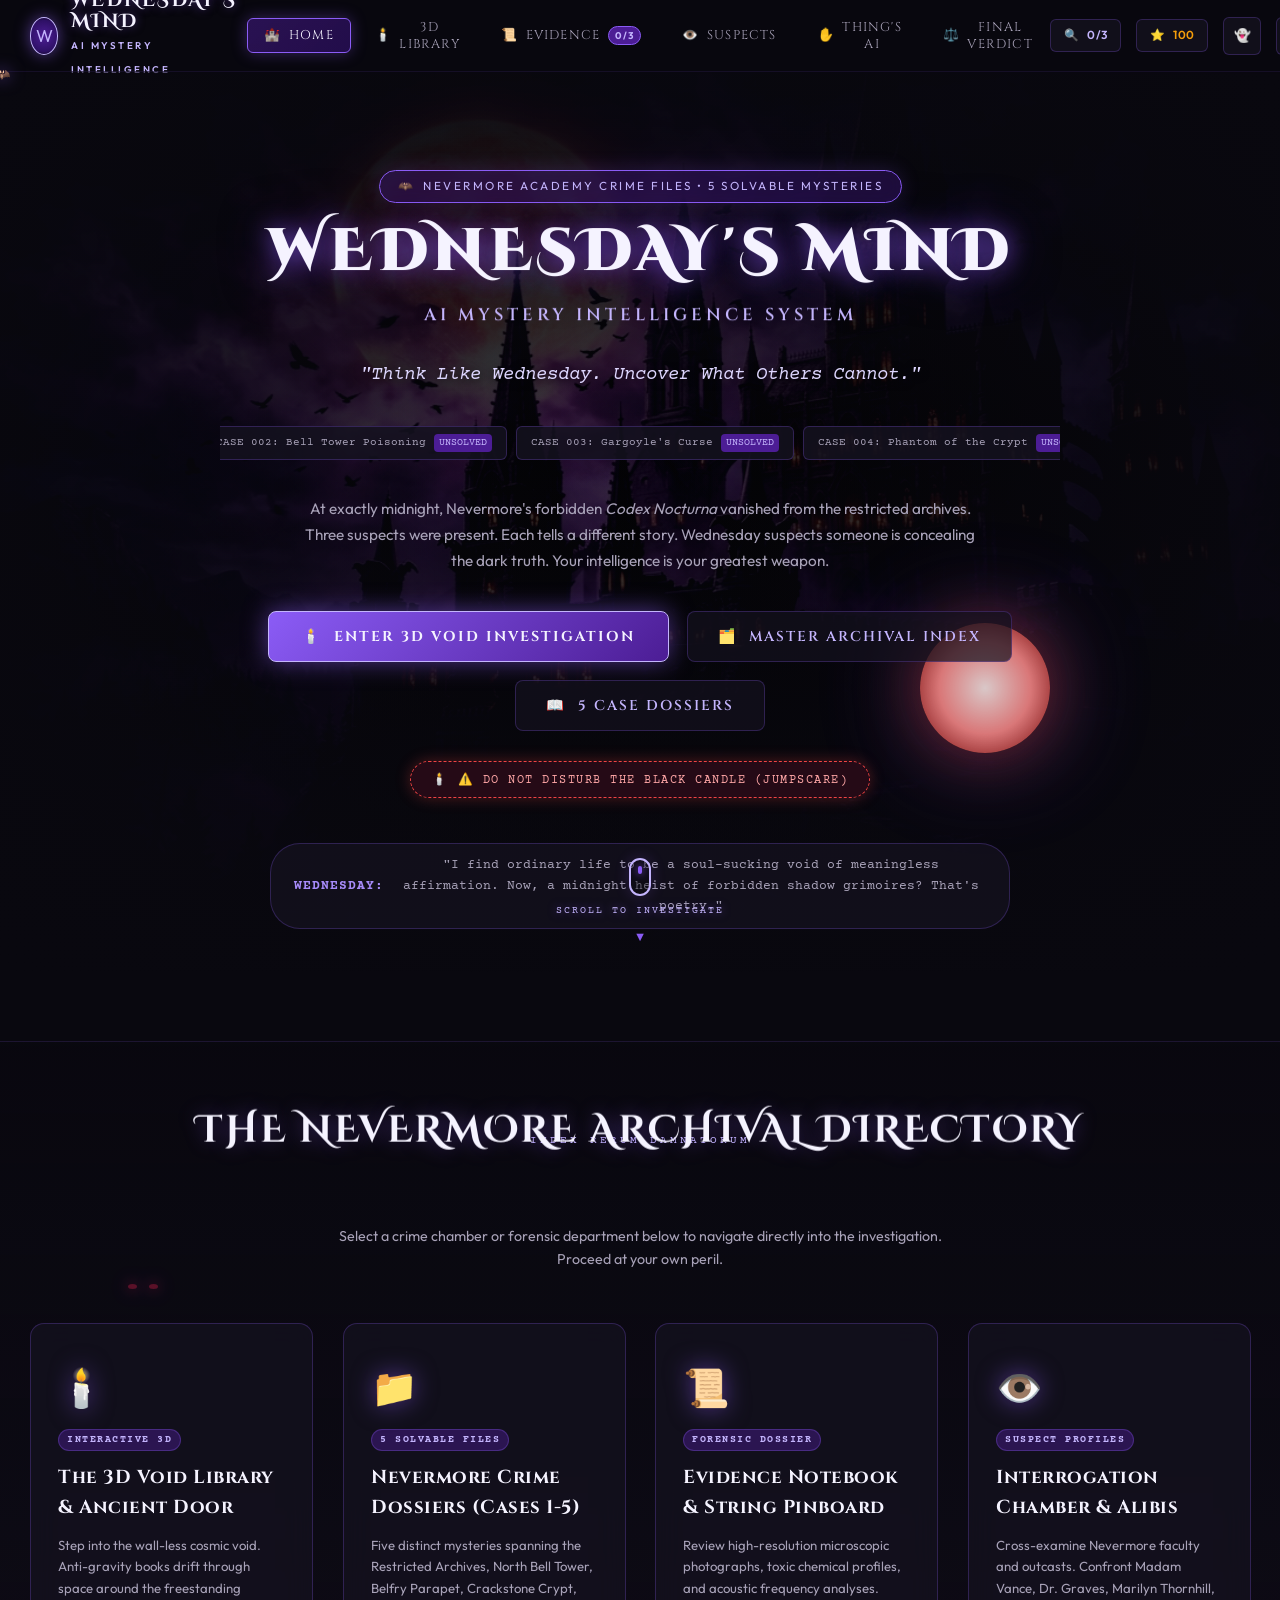
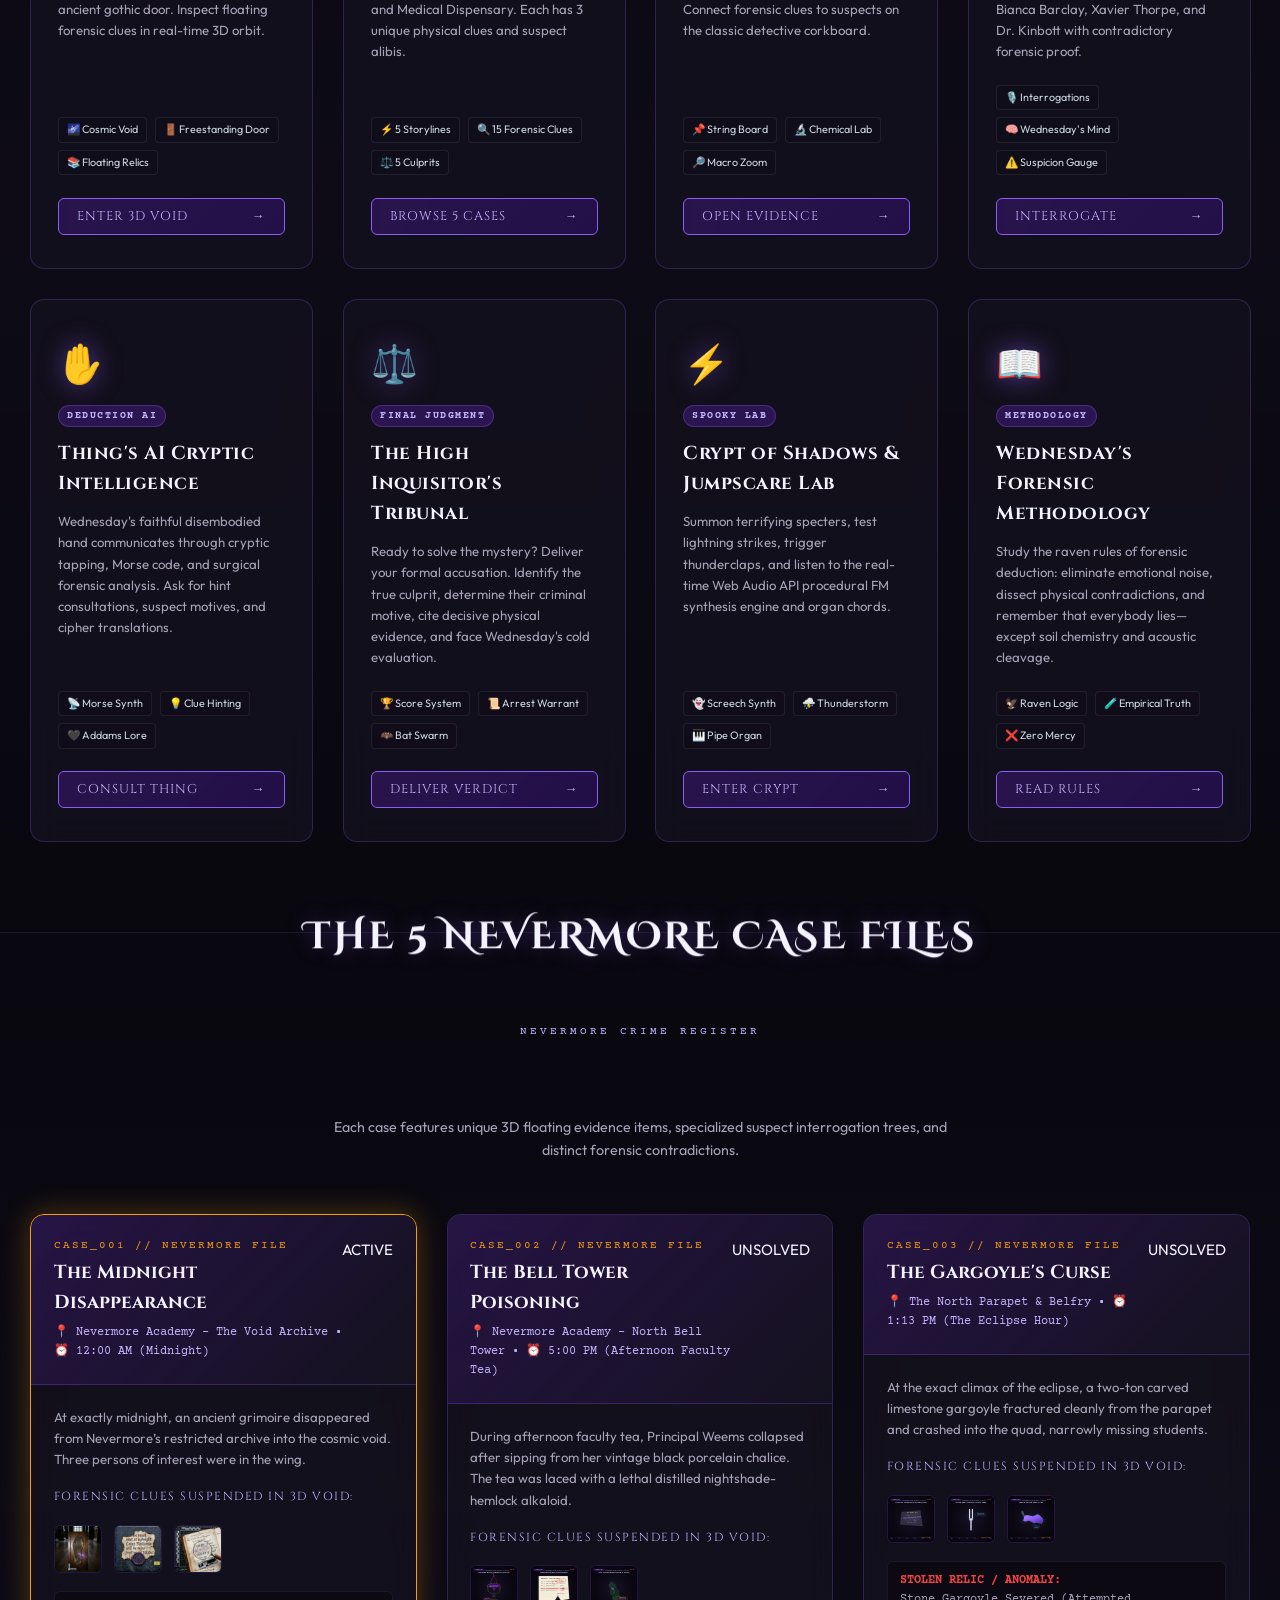
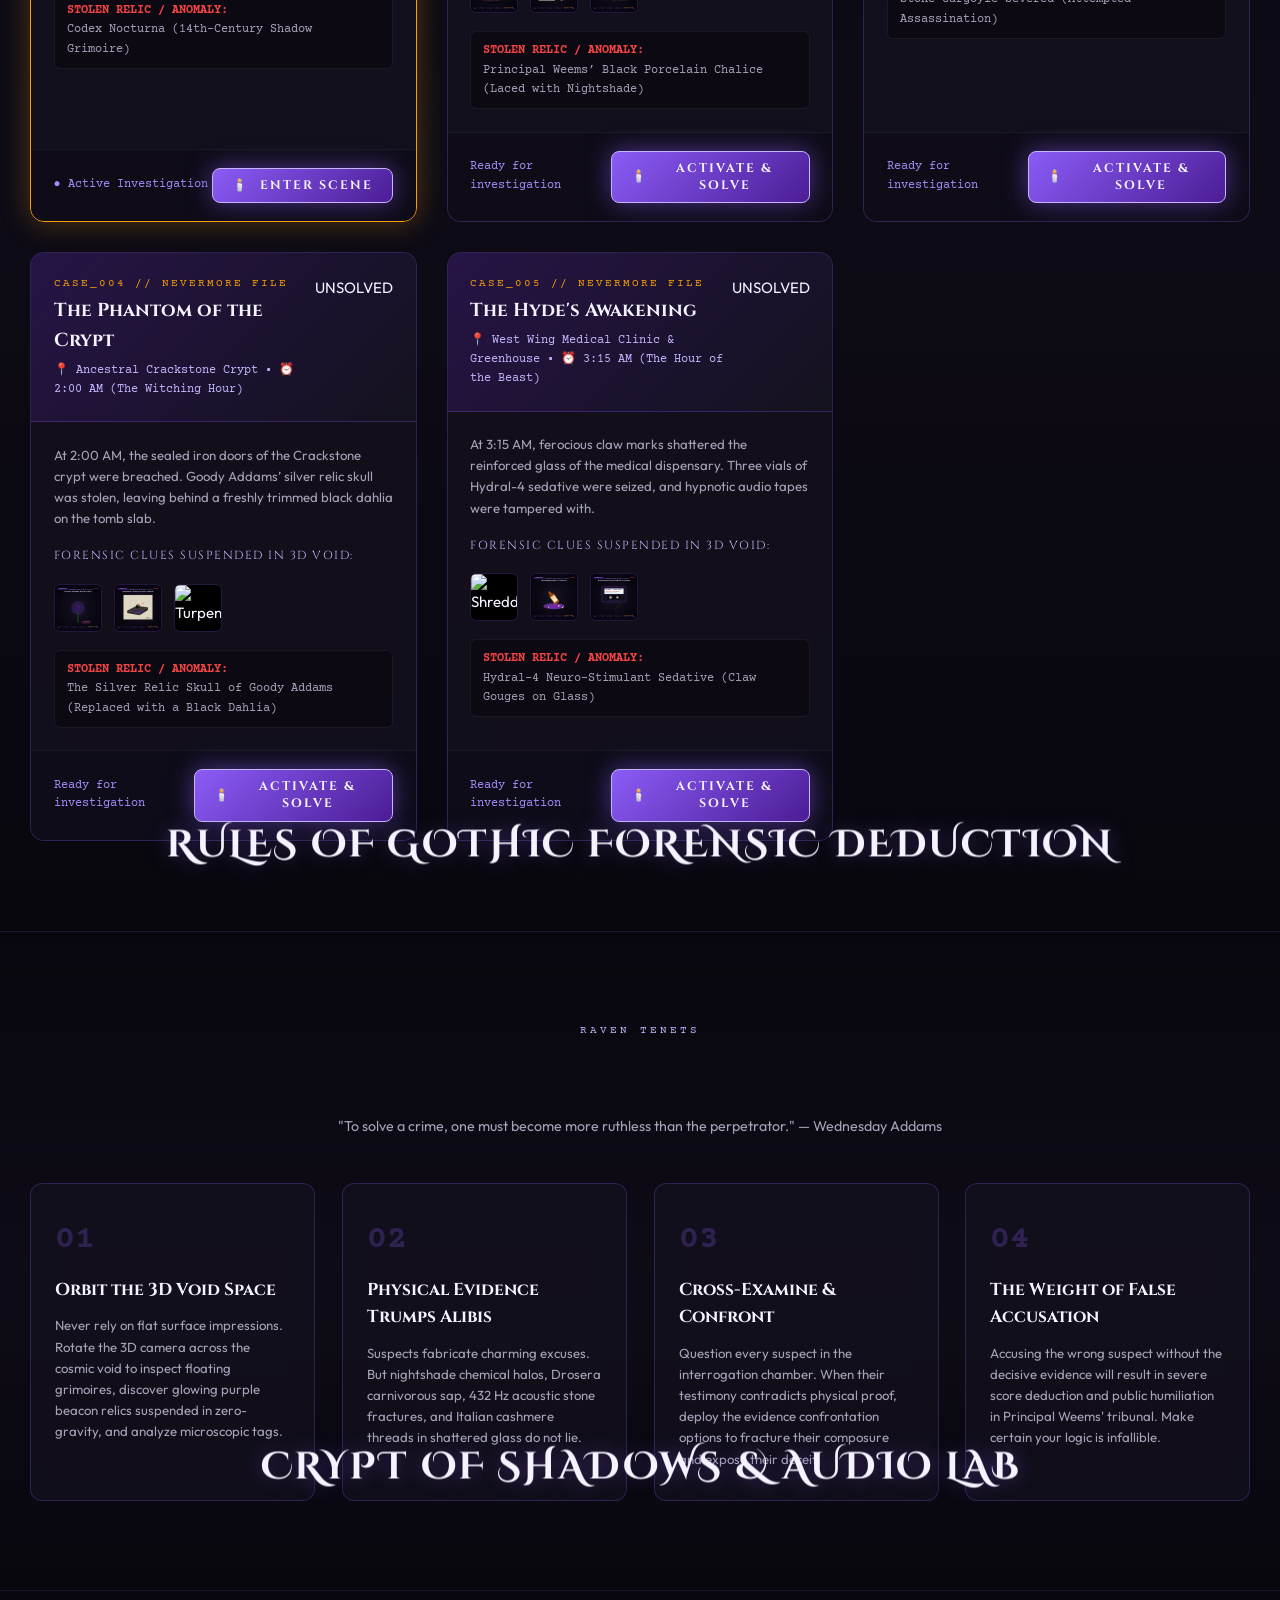
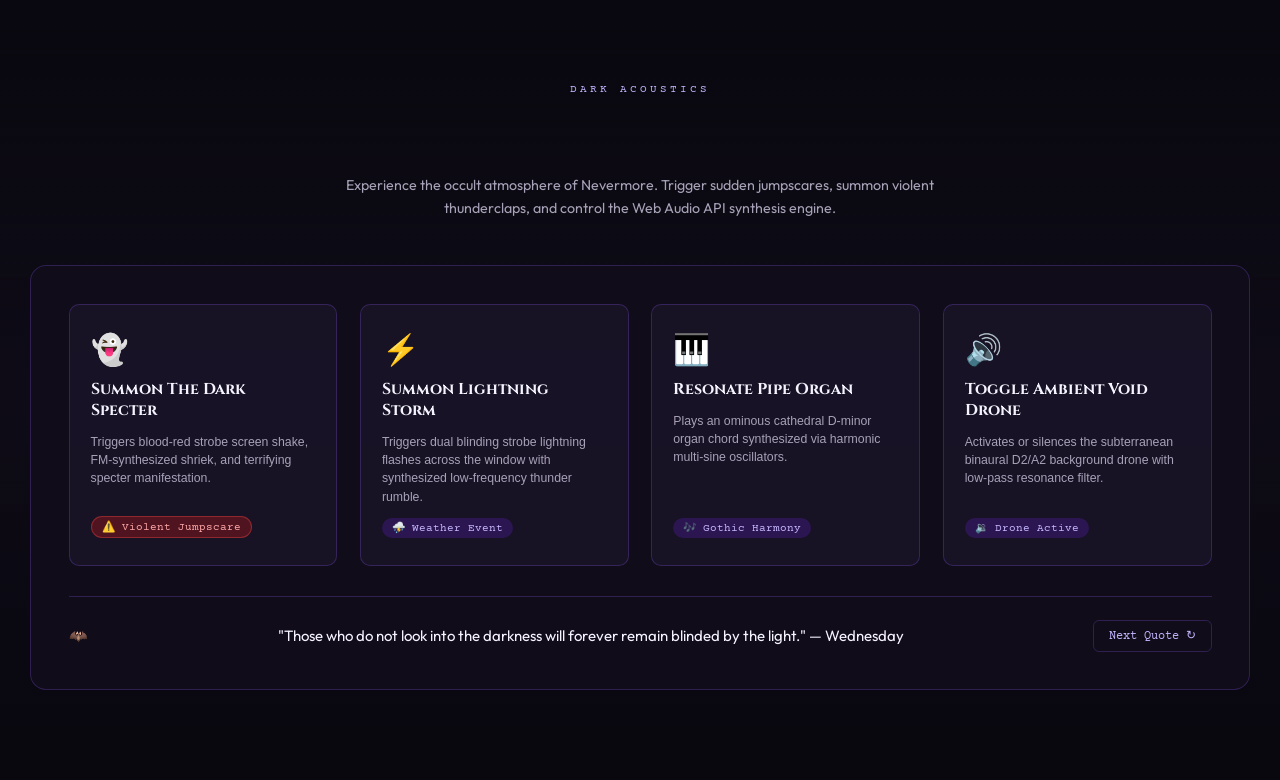
==== WEDNESDAYS-MIND/index.html @ c8e1a859 "Initial commit" ====
<!DOCTYPE html>
<html lang="en">
<head>
  <meta charset="UTF-8">
  <meta name="viewport" content="width=device-width, initial-scale=1.0">
  <meta name="description" content="Wednesday's Mind - AI Mystery Intelligence System. Think Like Wednesday. Uncover What Others Cannot in this interactive 3D gothic detective experience.">
  <meta name="keywords" content="Wednesday Addams, 3D Mystery, Three.js, Detective Game, Nevermore Academy, Gothic Mystery, Halloween Hackathon">
  <title>Wednesday's Mind | AI Mystery Intelligence System</title>

  <!-- Google Fonts -->
  <link rel="preconnect" href="https://fonts.googleapis.com">
  <link rel="preconnect" href="https://fonts.gstatic.com" crossorigin>
  <link href="https://fonts.googleapis.com/css2?family=Cinzel:wght@400;600;700;900&family=Cinzel+Decorative:wght@700;900&family=Courier+Prime:ital,wght@0,400;0,700;1,400&family=Outfit:wght@300;400;500;600;700&display=swap" rel="stylesheet">

  <!-- Core Stylesheet -->
  <link rel="stylesheet" href="style.css">
</head>
<body>

  <!-- Custom Loading Screen -->
  <div id="custom-loading-screen">
    <div class="loader-crest">
      <span style="font-size: 1.8rem;">🦇</span>
    </div>
    <div class="loader-text">WEDNESDAY'S MIND</div>
    <div class="loader-subtext">ENTERING NEVERMORE ARCHIVES • INITIALIZING 3D SENSORY ENGINE...</div>
  </div>

  <!-- Victory Particle Canvas (Bats & Embers) -->
  <canvas id="victory-particles-canvas" class="particle-canvas"></canvas>

  <!-- Ambient Fog Canvas -->
  <canvas id="ambient-fog"></canvas>

  <!-- Main Application Wrapper -->
  <div class="app-container">

    <!-- ====================================================================
         NAVIGATION BAR
         ==================================================================== -->
    <header class="main-nav">
      <div class="nav-brand" onclick="window.WEDNESDAY_APP.switchView('landing')">
        <div class="brand-crest">
          <span>W</span>
        </div>
        <div class="brand-text">
          <h1>WEDNESDAY'S MIND</h1>
          <span>AI MYSTERY INTELLIGENCE</span>
        </div>
      </div>

      <!-- Nav Links -->
      <ul class="nav-links" id="nav-links">
        <li class="nav-item">
          <button class="nav-btn active" data-view="landing" id="nav-btn-landing">
            <span>🏰</span> Home
          </button>
        </li>
        <li class="nav-item">
          <button class="nav-btn" data-view="room" id="nav-btn-room">
            <span>🕯️</span> 3D Library
          </button>
        </li>
        <li class="nav-item">
          <button class="nav-btn" data-view="evidence" id="nav-btn-evidence">
            <span>📜</span> Evidence <span class="badge" id="nav-clue-badge">0/3</span>
          </button>
        </li>
        <li class="nav-item">
          <button class="nav-btn" data-view="suspects" id="nav-btn-suspects">
            <span>👁️</span> Suspects
          </button>
        </li>
        <li class="nav-item">
          <button class="nav-btn" data-view="assistant" id="nav-btn-assistant">
            <span>✋</span> Thing's AI
          </button>
        </li>
        <li class="nav-item">
          <button class="nav-btn" data-view="verdict" id="nav-btn-verdict">
            <span>⚖️</span> Final Verdict
          </button>
        </li>
      </ul>

      <!-- HUD Stats & Controls -->
      <div class="nav-actions">
        <div class="hud-stat clues-stat" title="Forensic Clues Collected">
          <span>🔍</span>
          <span id="hud-clues-count">0/3</span>
        </div>
        <div class="hud-stat score-stat" title="Detective Score">
          <span>⭐</span>
          <span id="hud-score-count">100</span>
        </div>
        <button class="icon-btn" id="btn-jumpscare-trigger" title="⚠️ Summon The Shadows (Jumpscare Demo)">
          <span>👻</span>
        </button>
        <button class="icon-btn" id="btn-sound-toggle" title="Toggle Gothic Audio Atmosphere">
          <span>🔊</span>
        </button>
        <button class="icon-btn" id="btn-nav-restart" title="Restart Investigation">
          <span>🔄</span>
        </button>
        <button class="mobile-toggle" id="mobile-nav-toggle" aria-label="Toggle Navigation Menu">
          <span>☰</span>
        </button>
      </div>
    </header>

    <!-- Glowing Gothic Scroll Progress Indicator -->
    <div class="scroll-progress-container">
      <div class="scroll-progress-bar" id="scroll-progress-bar">
        <span class="scroll-progress-bat">🦇</span>
      </div>
    </div>

    <!-- ====================================================================
         MAIN CONTENT ROUTER
         ==================================================================== -->
    <main>

      <!-- ================================================================
           VIEW 1: LANDING PAGE
           ================================================================ -->
      <!-- ================================================================
           VIEW 1: LANDING PAGE & MASTER ARCHIVAL INDEX (Deeply Scrollable)
           ================================================================ -->
      <section class="view-section active" id="view-landing">
        <div class="landing-backdrop parallax-layer" data-speed="0.18"></div>
        <div class="landing-vignette"></div>
        <div class="landing-moon parallax-layer" data-speed="0.4"></div>

        <!-- Glowing Watching Eyes in the Shadows -->
        <div class="spooky-eyes active parallax-layer" data-speed="-0.15" id="spooky-eyes-1" style="top: 22%; left: 10%;">
          <div class="spooky-eye"></div>
          <div class="spooky-eye"></div>
        </div>
        <div class="spooky-eyes active parallax-layer" data-speed="-0.2" id="spooky-eyes-2" style="top: 38%; right: 12%;">
          <div class="spooky-eye"></div>
          <div class="spooky-eye"></div>
        </div>
        <div class="spooky-eyes active parallax-layer" data-speed="-0.1" id="spooky-eyes-3" style="top: 68%; left: 16%;">
          <div class="spooky-eye"></div>
          <div class="spooky-eye"></div>
        </div>

        <!-- ------------------------------------------------------------
             HERO SECTION (Cinematic Entry)
             ------------------------------------------------------------ -->
        <div class="landing-hero-block" id="landing-hero">
          <div class="landing-content">
            <div class="landing-badge reveal-on-scroll">
              <span>🦇</span> Nevermore Academy Crime Files • 5 Solvable Mysteries
            </div>
            <h1 class="landing-title parallax-text reveal-on-scroll delay-1">WEDNESDAY'S MIND</h1>
            <div class="landing-subtitle parallax-text reveal-on-scroll delay-2">AI MYSTERY INTELLIGENCE SYSTEM</div>
            <p class="landing-tagline reveal-on-scroll delay-2">"Think Like Wednesday. Uncover What Others Cannot."</p>

            <!-- 5-Case Selector Hub Pills -->
            <div class="case-selector-bar reveal-on-scroll delay-2" style="justify-content: center; margin: 0.5rem 0;" id="landing-case-pills">
              <div class="case-pill active" data-case="CASE_001"><span>CASE 001: Midnight Disappearance</span> <span class="case-status-badge">ACTIVE</span></div>
              <div class="case-pill" data-case="CASE_002"><span>CASE 002: Bell Tower Poisoning</span> <span class="case-status-badge">UNSOLVED</span></div>
              <div class="case-pill" data-case="CASE_003"><span>CASE 003: Gargoyle's Curse</span> <span class="case-status-badge">UNSOLVED</span></div>
              <div class="case-pill" data-case="CASE_004"><span>CASE 004: Phantom of the Crypt</span> <span class="case-status-badge">UNSOLVED</span></div>
              <div class="case-pill" data-case="CASE_005"><span>CASE 005: Hyde's Awakening</span> <span class="case-status-badge">UNSOLVED</span></div>
            </div>

            <p class="landing-desc reveal-on-scroll delay-3" id="landing-case-desc">
              At exactly midnight, Nevermore's forbidden <em>Codex Nocturna</em> vanished from the restricted archives. Three suspects were present. Each tells a different story. Wednesday suspects someone is concealing the dark truth. Your intelligence is your greatest weapon.
            </p>

            <div class="landing-buttons reveal-on-scroll delay-3">
              <button class="btn-primary" id="btn-start-investigation" onclick="window.WEDNESDAY_APP.switchView('room')">
                <span>🕯️</span> Enter 3D Void Investigation
              </button>
              <button class="btn-secondary" id="btn-explore-index" onclick="window.WEDNESDAY_APP.scrollToIndex()">
                <span>🗂️</span> Master Archival Index
              </button>
              <button class="btn-secondary" id="btn-how-to-play" onclick="window.WEDNESDAY_APP.scrollToCases()">
                <span>📖</span> 5 Case Dossiers
              </button>
            </div>

            <button class="spooky-trigger-btn reveal-on-scroll delay-4" id="btn-summon-shadows" title="Click at your own risk...">
              <span>🕯️</span> <span>⚠️ DO NOT DISTURB THE BLACK CANDLE (JUMPSCARE)</span>
            </button>

            <div class="landing-ticker reveal-on-scroll delay-4">
              <span class="quote-speaker">WEDNESDAY:</span>
              <span id="ticker-quote">"I find ordinary life to be a soul-sucking void of meaningless affirmation. Now, a midnight heist of forbidden shadow grimoires? That's poetry."</span>
            </div>

            <!-- Animated Scroll Down Indicator (FIXED: Smooth scrolls to Master Index) -->
            <div class="scroll-indicator-container" id="landing-scroll-indicator" onclick="window.WEDNESDAY_APP.scrollDownToOverview()">
              <div class="scroll-mouse-icon">
                <div class="scroll-mouse-wheel"></div>
              </div>
              <span class="scroll-indicator-text">Scroll to Investigate</span>
              <span class="scroll-indicator-arrow">▼</span>
            </div>
          </div>
        </div>

        <!-- ------------------------------------------------------------
             SECTION 2: MASTER ARCHIVAL INDEX (The User's Requested Main Index Hub)
             ------------------------------------------------------------ -->
        <section class="landing-section-block" id="landing-master-index">
          <div class="section-container">
            <div class="section-header reveal-on-scroll">
              <div class="section-tag">INDEX RERUM DAMNATORUM</div>
              <h2 class="section-title parallax-text">THE NEVERMORE ARCHIVAL DIRECTORY</h2>
              <p class="section-desc">Select a crime chamber or forensic department below to navigate directly into the investigation. Proceed at your own peril.</p>
            </div>

            <div class="master-index-grid">
              <!-- Card 1: 3D Void Library -->
              <div class="index-card reveal-on-scroll" onclick="window.WEDNESDAY_APP.switchView('room')">
                <div class="index-card-icon">🕯️</div>
                <div class="index-card-badge">INTERACTIVE 3D</div>
                <h3 class="index-card-title">The 3D Void Library & Ancient Door</h3>
                <p class="index-card-desc">Step into the wall-less cosmic void. Anti-gravity books drift through space around the freestanding ancient gothic door. Inspect floating forensic clues in real-time 3D orbit.</p>
                <div class="index-card-meta">
                  <span>🌌 Cosmic Void</span>
                  <span>🚪 Freestanding Door</span>
                  <span>📚 Floating Relics</span>
                </div>
                <button class="index-card-btn"><span>Enter 3D Void</span> →</button>
              </div>

              <!-- Card 2: 5 Nevermore Cases -->
              <div class="index-card reveal-on-scroll delay-1" onclick="window.WEDNESDAY_APP.scrollToCases()">
                <div class="index-card-icon">📁</div>
                <div class="index-card-badge">5 SOLVABLE FILES</div>
                <h3 class="index-card-title">Nevermore Crime Dossiers (Cases 1-5)</h3>
                <p class="index-card-desc">Five distinct mysteries spanning the Restricted Archives, North Bell Tower, Belfry Parapet, Crackstone Crypt, and Medical Dispensary. Each has 3 unique physical clues and suspect alibis.</p>
                <div class="index-card-meta">
                  <span>⚡ 5 Storylines</span>
                  <span>🔍 15 Forensic Clues</span>
                  <span>⚖️ 5 Culprits</span>
                </div>
                <button class="index-card-btn"><span>Browse 5 Cases</span> →</button>
              </div>

              <!-- Card 3: Evidence Dossier & Pinboard -->
              <div class="index-card reveal-on-scroll delay-2" onclick="window.WEDNESDAY_APP.switchView('evidence')">
                <div class="index-card-icon">📜</div>
                <div class="index-card-badge">FORENSIC DOSSIER</div>
                <h3 class="index-card-title">Evidence Notebook & String Pinboard</h3>
                <p class="index-card-desc">Review high-resolution microscopic photographs, toxic chemical profiles, and acoustic frequency analyses. Connect forensic clues to suspects on the classic detective corkboard.</p>
                <div class="index-card-meta">
                  <span>📌 String Board</span>
                  <span>🔬 Chemical Lab</span>
                  <span>🔎 Macro Zoom</span>
                </div>
                <button class="index-card-btn"><span>Open Evidence</span> →</button>
              </div>

              <!-- Card 4: Interrogation Chamber -->
              <div class="index-card reveal-on-scroll delay-3" onclick="window.WEDNESDAY_APP.switchView('suspects')">
                <div class="index-card-icon">👁️</div>
                <div class="index-card-badge">SUSPECT PROFILES</div>
                <h3 class="index-card-title">Interrogation Chamber & Alibis</h3>
                <p class="index-card-desc">Cross-examine Nevermore faculty and outcasts. Confront Madam Vance, Dr. Graves, Marilyn Thornhill, Bianca Barclay, Xavier Thorpe, and Dr. Kinbott with contradictory forensic proof.</p>
                <div class="index-card-meta">
                  <span>🎙️ Interrogations</span>
                  <span>🧠 Wednesday's Mind</span>
                  <span>⚠️ Suspicion Gauge</span>
                </div>
                <button class="index-card-btn"><span>Interrogate</span> →</button>
              </div>

              <!-- Card 5: Thing's AI Terminal -->
              <div class="index-card reveal-on-scroll delay-1" onclick="window.WEDNESDAY_APP.switchView('assistant')">
                <div class="index-card-icon">✋</div>
                <div class="index-card-badge">DEDUCTION AI</div>
                <h3 class="index-card-title">Thing's AI Cryptic Intelligence</h3>
                <p class="index-card-desc">Wednesday's faithful disembodied hand communicates through cryptic tapping, Morse code, and surgical forensic analysis. Ask for hint consultations, suspect motives, and cipher translations.</p>
                <div class="index-card-meta">
                  <span>📡 Morse Synth</span>
                  <span>💡 Clue Hinting</span>
                  <span>🖤 Addams Lore</span>
                </div>
                <button class="index-card-btn"><span>Consult Thing</span> →</button>
              </div>

              <!-- Card 6: The Tribunal of Shadows -->
              <div class="index-card reveal-on-scroll delay-2" onclick="window.WEDNESDAY_APP.switchView('verdict')">
                <div class="index-card-icon">⚖️</div>
                <div class="index-card-badge">FINAL JUDGMENT</div>
                <h3 class="index-card-title">The High Inquisitor's Tribunal</h3>
                <p class="index-card-desc">Ready to solve the mystery? Deliver your formal accusation. Identify the true culprit, determine their criminal motive, cite decisive physical evidence, and face Wednesday's cold evaluation.</p>
                <div class="index-card-meta">
                  <span>🏆 Score System</span>
                  <span>📜 Arrest Warrant</span>
                  <span>🦇 Bat Swarm</span>
                </div>
                <button class="index-card-btn"><span>Deliver Verdict</span> →</button>
              </div>

              <!-- Card 7: Crypt of Horrors & Audio Synth -->
              <div class="index-card reveal-on-scroll delay-3" onclick="window.WEDNESDAY_APP.scrollToCrypt()">
                <div class="index-card-icon">⚡</div>
                <div class="index-card-badge">SPOOKY LAB</div>
                <h3 class="index-card-title">Crypt of Shadows & Jumpscare Lab</h3>
                <p class="index-card-desc">Summon terrifying specters, test lightning strikes, trigger thunderclaps, and listen to the real-time Web Audio API procedural FM synthesis engine and organ chords.</p>
                <div class="index-card-meta">
                  <span>👻 Screech Synth</span>
                  <span>⛈️ Thunderstorm</span>
                  <span>🎹 Pipe Organ</span>
                </div>
                <button class="index-card-btn"><span>Enter Crypt</span> →</button>
              </div>

              <!-- Card 8: Raven Rules of Deduction -->
              <div class="index-card reveal-on-scroll delay-4" onclick="window.WEDNESDAY_APP.scrollToRules()">
                <div class="index-card-icon">📖</div>
                <div class="index-card-badge">METHODOLOGY</div>
                <h3 class="index-card-title">Wednesday's Forensic Methodology</h3>
                <p class="index-card-desc">Study the raven rules of forensic deduction: eliminate emotional noise, dissect physical contradictions, and remember that everybody lies—except soil chemistry and acoustic cleavage.</p>
                <div class="index-card-meta">
                  <span>🦅 Raven Logic</span>
                  <span>🧪 Empirical Truth</span>
                  <span>❌ Zero Mercy</span>
                </div>
                <button class="index-card-btn"><span>Read Rules</span> →</button>
              </div>
            </div>
          </div>
        </section>

        <!-- ------------------------------------------------------------
             SECTION 3: 5 SOLVABLE CASE DOSSIERS SHOWCASE
             ------------------------------------------------------------ -->
        <section class="landing-section-block" id="landing-case-showcase">
          <div class="section-container">
            <div class="section-header reveal-on-scroll">
              <div class="section-tag">NEVERMORE CRIME REGISTER</div>
              <h2 class="section-title parallax-text">THE 5 NEVERMORE CASE FILES</h2>
              <p class="section-desc">Each case features unique 3D floating evidence items, specialized suspect interrogation trees, and distinct forensic contradictions.</p>
            </div>

            <div class="cases-showcase-grid" id="cases-showcase-container">
              <!-- Dynamically populated by renderCasesShowcase() in main.js -->
            </div>
          </div>
        </section>

        <!-- ------------------------------------------------------------
             SECTION 4: FORENSIC METHODOLOGY & RULES
             ------------------------------------------------------------ -->
        <section class="landing-section-block" id="landing-rules-methodology">
          <div class="section-container">
            <div class="section-header reveal-on-scroll">
              <div class="section-tag">RAVEN TENETS</div>
              <h2 class="section-title parallax-text">RULES OF GOTHIC FORENSIC DEDUCTION</h2>
              <p class="section-desc">"To solve a crime, one must become more ruthless than the perpetrator." — Wednesday Addams</p>
            </div>

            <div class="rules-cards-grid">
              <div class="rule-card reveal-on-scroll">
                <div class="rule-num">01</div>
                <h3>Orbit the 3D Void Space</h3>
                <p>Never rely on flat surface impressions. Rotate the 3D camera across the cosmic void to inspect floating grimoires, discover glowing purple beacon relics suspended in zero-gravity, and analyze microscopic tags.</p>
              </div>
              <div class="rule-card reveal-on-scroll delay-1">
                <div class="rule-num">02</div>
                <h3>Physical Evidence Trumps Alibis</h3>
                <p>Suspects fabricate charming excuses. But nightshade chemical halos, Drosera carnivorous sap, 432 Hz acoustic stone fractures, and Italian cashmere threads in shattered glass do not lie.</p>
              </div>
              <div class="rule-card reveal-on-scroll delay-2">
                <div class="rule-num">03</div>
                <h3>Cross-Examine & Confront</h3>
                <p>Question every suspect in the interrogation chamber. When their testimony contradicts physical proof, deploy the evidence confrontation options to fracture their composure and expose their deceit.</p>
              </div>
              <div class="rule-card reveal-on-scroll delay-3">
                <div class="rule-num">04</div>
                <h3>The Weight of False Accusation</h3>
                <p>Accusing the wrong suspect without the decisive evidence will result in severe score deduction and public humiliation in Principal Weems' tribunal. Make certain your logic is infallible.</p>
              </div>
            </div>
          </div>
        </section>

        <!-- ------------------------------------------------------------
             SECTION 5: THE CRYPT OF SHADOWS & OCCULT AUDIO LAB
             ------------------------------------------------------------ -->
        <section class="landing-section-block" id="landing-spooky-crypt">
          <div class="section-container">
            <div class="section-header reveal-on-scroll">
              <div class="section-tag">DARK ACOUSTICS</div>
              <h2 class="section-title parallax-text">CRYPT OF SHADOWS & AUDIO LAB</h2>
              <p class="section-desc">Experience the occult atmosphere of Nevermore. Trigger sudden jumpscares, summon violent thunderclaps, and control the Web Audio API synthesis engine.</p>
            </div>

            <div class="spooky-controls-panel reveal-on-scroll">
              <div class="spooky-actions-grid">
                <button class="spooky-action-card danger" onclick="window.WEDNESDAY_APP.triggerJumpscare()">
                  <div class="action-icon">👻</div>
                  <h4>Summon The Dark Specter</h4>
                  <p>Triggers blood-red strobe screen shake, FM-synthesized shriek, and terrifying specter manifestation.</p>
                  <span class="action-pill danger-pill">⚠️ Violent Jumpscare</span>
                </button>

                <button class="spooky-action-card" onclick="window.WEDNESDAY_APP.triggerLightning()">
                  <div class="action-icon">⚡</div>
                  <h4>Summon Lightning Storm</h4>
                  <p>Triggers dual blinding strobe lightning flashes across the window with synthesized low-frequency thunder rumble.</p>
                  <span class="action-pill">⛈️ Weather Event</span>
                </button>

                <button class="spooky-action-card" onclick="window.WEDNESDAY_APP.playOrganChord()">
                  <div class="action-icon">🎹</div>
                  <h4>Resonate Pipe Organ</h4>
                  <p>Plays an ominous cathedral D-minor organ chord synthesized via harmonic multi-sine oscillators.</p>
                  <span class="action-pill">🎶 Gothic Harmony</span>
                </button>

                <button class="spooky-action-card" onclick="window.WEDNESDAY_APP.toggleDrone()">
                  <div class="action-icon">🔊</div>
                  <h4>Toggle Ambient Void Drone</h4>
                  <p>Activates or silences the subterranean binaural D2/A2 background drone with low-pass resonance filter.</p>
                  <span class="action-pill" id="crypt-drone-status">🔉 Drone Active</span>
                </button>
              </div>

              <div class="spooky-quote-banner reveal-on-scroll delay-2">
                <span class="quote-bat">🦇</span>
                <p id="crypt-random-quote">"Those who do not look into the darkness will forever remain blinded by the light." — Wednesday</p>
                <button class="quote-refresh-btn" onclick="window.WEDNESDAY_APP.cycleGothicQuote()">Next Quote ↻</button>
              </div>
            </div>
          </div>
        </section>
      </section>

      <!-- ================================================================
           VIEW 2: INTERACTIVE 3D MYSTERY ROOM (Three.js)
           ================================================================ -->
      <section class="view-section" id="view-room">
        <!-- Three.js Canvas Container -->
        <div id="three-canvas-container"></div>

        <!-- 3D Room HUD Header -->
        <div class="room-hud">
          <div class="room-title-card">
            <div class="case-stamp">CASE 001 // CRIME SCENE</div>
            <h2>The Restricted Archive</h2>
            <p>Inspect the library in 3D. Click the glowing purple beacons to analyze forensic clues.</p>
          </div>

          <div class="room-controls-card">
            <div class="camera-preset-bar">
              <button class="preset-btn active" id="preset-overview">🌌 Void Overview</button>
              <button class="preset-btn" id="preset-door">🚪 Ancient Door</button>
              <button class="preset-btn" id="preset-clues">✨ Floating Relics</button>
            </div>
            <div class="room-instructions">
              <span>🖱️ Drag:</span> Orbit • <span>Scroll:</span> Zoom • <span>Click:</span> Inspect Clue
            </div>
          </div>
        </div>

        <!-- Floating Clue Raycast Hover Tooltip -->
        <div id="clue-hover-tooltip"></div>

        <!-- Bottom Clue Tracker Bar -->
        <div class="room-bottom-tracker">
          <span class="tracker-label">ARCHIVE CLUES:</span>
          <div class="tracker-clue-dots">
            <div class="clue-dot-item" id="dot-footprint" onclick="window.WEDNESDAY_APP.inspectClue('footprint')">
              <div class="dot-indicator"></div>
              <span>Muddy Footprint</span>
            </div>
            <div class="clue-dot-item" id="dot-letter" onclick="window.WEDNESDAY_APP.inspectClue('letter')">
              <div class="dot-indicator"></div>
              <span>Torn Letter</span>
            </div>
            <div class="clue-dot-item" id="dot-register" onclick="window.WEDNESDAY_APP.inspectClue('register')">
              <div class="dot-indicator"></div>
              <span>Altered Register</span>
            </div>
          </div>
        </div>
      </section>

      <!-- ================================================================
           VIEW 3: EVIDENCE NOTEBOOK & CONSPIRACY PINBOARD
           ================================================================ -->
      <section class="view-section" id="view-evidence">
        <div class="section-header">
          <div class="section-tag">DETECTIVE DOSSIER</div>
          <h2 class="section-title">EVIDENCE & CONSPIRACY BOARD</h2>
          <p class="section-desc">Review your collected physical evidence, correlate forensic properties, and connect clues with suspects on the string pinboard.</p>
        </div>

        <!-- Evidence View Tabs -->
        <div class="evidence-tab-bar">
          <button class="evidence-tab-btn active" id="tab-btn-clues">
            <span>📜</span> Forensic Clues Dossier
          </button>
          <button class="evidence-tab-btn" id="tab-btn-pinboard">
            <span>📌</span> Detective String Pinboard
          </button>
        </div>

        <!-- Tab 1: Clue Cards Grid -->
        <div id="evidence-tab-clues">
          <div class="clues-grid" id="clues-cards-grid">
            <!-- Dynamically populated by main.js -->
          </div>

          <!-- User Notes Pad -->
          <div class="notes-pad-container">
            <div class="notes-header">
              <h3><span>📓</span> Detective Investigation Log & Personal Notes</h3>
              <span class="notes-status">● Auto-Saved To LocalStorage</span>
            </div>
            <textarea id="user-notes-textarea" class="notes-textarea" placeholder="Type your hypotheses, timelines, and deductions here. Wednesday will keep them recorded..."></textarea>
          </div>
        </div>

        <!-- Tab 2: Conspiracy Pinboard / String Connector -->
        <div id="evidence-tab-pinboard" style="display: none;">
          <div class="pinboard-container">
            <div class="pinboard-header">
              <h3><span>🧶</span> The Conspiracy Pinboard: Hypotheses & Contradictions</h3>
              <p>Click a <strong>Clue</strong> on the left, then click a <strong>Suspect</strong> on the right to test your forensic connection.</p>
            </div>

            <!-- SVG connection canvas -->
            <svg class="pinboard-svg-canvas" id="pinboard-svg"></svg>

            <div class="pinboard-columns">
              <!-- Clues Column -->
              <div class="pinboard-col">
                <div class="pinboard-col-title">
                  <span>🔍</span> Forensic Clues
                </div>
                <div class="pinboard-items-list" id="pinboard-clues-list"></div>
              </div>

              <!-- Suspects Column -->
              <div class="pinboard-col">
                <div class="pinboard-col-title">
                  <span>👥</span> Nevermore Suspects
                </div>
                <div class="pinboard-items-list" id="pinboard-suspects-list"></div>
              </div>
            </div>

            <!-- Connection Deduction Log -->
            <div class="pinboard-connections-log">
              <div class="log-title">FORENSIC DEDUCTION LOG:</div>
              <div class="connections-list" id="pinboard-connections-log-list"></div>
            </div>
          </div>
        </div>
      </section>

      <!-- ================================================================
           VIEW 4: SUSPECT INTERROGATION SYSTEM
           ================================================================ -->
      <section class="view-section" id="view-suspects">
        <div class="section-header">
          <div class="section-tag">INQUISITION CHAMBER</div>
          <h2 class="section-title">SUSPECT INTERROGATIONS</h2>
          <p class="section-desc">Interrogate the three persons of interest present at Nevermore during the midnight disappearance. Confront them with collected physical clues.</p>
        </div>

        <div class="suspects-wrapper">
          <!-- Left Nav Cards -->
          <div class="suspects-nav-list">
            <!-- Librarian Card -->
            <div class="suspect-nav-card active" data-suspect="librarian">
              <img src="assets/images/suspect_librarian.jpg" alt="Madam Vance" class="nav-card-portrait">
              <div class="nav-card-info">
                <h4>Madam Thalia Vance</h4>
                <span class="suspect-role">Chief Archivist</span>
                <div class="nav-card-suspicion">
                  <div class="suspicion-bar-mini">
                    <div class="suspicion-fill-mini" style="width: 40%;"></div>
                  </div>
                  <span class="suspicion-percent-mini">40%</span>
                </div>
              </div>
            </div>

            <!-- Student Card -->
            <div class="suspect-nav-card" data-suspect="student">
              <img src="assets/images/suspect_student.jpg" alt="Julian Crane" class="nav-card-portrait">
              <div class="nav-card-info">
                <h4>Julian Crane</h4>
                <span class="suspect-role">Nocturnal Student</span>
                <div class="nav-card-suspicion">
                  <div class="suspicion-bar-mini">
                    <div class="suspicion-fill-mini" style="width: 65%;"></div>
                  </div>
                  <span class="suspicion-percent-mini">65%</span>
                </div>
              </div>
            </div>

            <!-- Professor Card -->
            <div class="suspect-nav-card" data-suspect="professor">
              <img src="assets/images/suspect_professor.jpg" alt="Dr. Arthur Graves" class="nav-card-portrait">
              <div class="nav-card-info">
                <h4>Dr. Arthur Graves</h4>
                <span class="suspect-role">Professor of Alchemy</span>
                <div class="nav-card-suspicion">
                  <div class="suspicion-bar-mini">
                    <div class="suspicion-fill-mini" style="width: 45%;"></div>
                  </div>
                  <span class="suspicion-percent-mini">45%</span>
                </div>
              </div>
            </div>
          </div>

          <!-- Active Interrogation Chamber Panel -->
          <div class="interrogation-chamber">
            <div class="dossier-hero">
              <div class="dossier-portrait-frame">
                <img id="dossier-portrait" src="assets/images/suspect_librarian.jpg" alt="Suspect" class="dossier-portrait-img">
                <div class="dossier-badge">PERSON OF INTEREST</div>
              </div>

              <div class="dossier-details">
                <div class="dossier-header-title">
                  <div>
                    <h3 class="dossier-name" id="dossier-name">Madam Thalia Vance</h3>
                    <div class="dossier-title-role" id="dossier-role">Chief Archivist & Head Librarian • Age 54</div>
                  </div>
                </div>

                <div class="suspicion-gauge-container">
                  <div class="gauge-header">
                    <span class="gauge-label">PSYCHOLOGICAL SUSPICION LEVEL</span>
                    <span class="gauge-value" id="suspicion-gauge-val">40%</span>
                  </div>
                  <div class="gauge-bar">
                    <div class="gauge-fill" id="suspicion-gauge-fill" style="width: 40%;"></div>
                  </div>
                </div>

                <p class="dossier-bio" id="dossier-bio">Strict, protective guardian of Nevermore Academy’s oldest manuscripts.</p>
                <div class="dossier-alibi-box">
                  <strong>Stated Alibi:</strong>
                  <span id="dossier-alibi">Locked the heavy iron doors at 11:45 PM sharp.</span>
                </div>
              </div>
            </div>

            <!-- Interrogation Console -->
            <div class="interrogation-console">
              <div class="questions-section">
                <h4><span>⚖️</span> Select Inquiry or Confrontation:</h4>
                <div class="questions-list" id="interrogation-questions-list">
                  <!-- Dynamically rendered by main.js -->
                </div>
              </div>

              <!-- Dialogue Transcript Box -->
              <div class="dialogue-transcript-box">
                <div class="transcript-header">
                  <span>TRANSCRIPT LOG // CASE 001</span>
                  <span>RECORDED BY THING</span>
                </div>
                <div class="transcript-body" id="interrogation-transcript-body">
                  <div class="statement-bubble" style="border-left: 3px solid var(--accent-gold);">
                    <div class="bubble-speaker"><span>🖤</span> WEDNESDAY ADDAMS</div>
                    <div class="bubble-text">"Select a question from the left. Every word is either a confession or an insult to my patience."</div>
                  </div>
                </div>
              </div>
            </div>
          </div>
        </div>
      </section>

      <!-- ================================================================
           VIEW 5: AI DETECTIVE ASSISTANT (THING'S INTELLIGENCE)
           ================================================================ -->
      <section class="view-section" id="view-assistant">
        <div class="section-header">
          <div class="section-tag">AI COMPANION</div>
          <h2 class="section-title">THING'S INTELLIGENCE</h2>
          <p class="section-desc">Wednesday's loyal, sharp-witted companion. Consult Thing for forensic breakdowns, psychological alibi checks, and subtle deductive guidance.</p>
        </div>

        <div class="assistant-shell">
          <div class="assistant-header">
            <div class="assistant-profile">
              <img src="assets/images/thing_assistant.jpg" alt="Thing" class="thing-avatar">
              <div class="thing-info">
                <h3>Thing (Addams Intelligence Engine)</h3>
                <div class="thing-status">
                  <div class="status-dot-pulse"></div>
                  <span>STATUS: READY & OBSERVANT • HACKATHON LOCAL INTELLIGENCE</span>
                </div>
              </div>
            </div>
            <button class="assistant-config-btn" title="Thing AI Model Settings" onclick="alert('Thing is running on an optimized local deductive engine with contextual memory. Compatible with OpenAI/Gemini API endpoints!')">
              <span>⚙️</span> Engine Settings
            </button>
          </div>

          <!-- Chat messages stream -->
          <div class="chat-messages-container" id="chat-messages-container">
            <div class="chat-msg thing-msg">
              <img src="assets/images/thing_assistant.jpg" class="msg-avatar">
              <div class="msg-bubble">
                <span class="thing-action">*Thing scuttles across the mahogany desk and snaps fingers attentively*</span>
                I have inspected the crime scene alongside Wednesday. You can ask me to analyze the <strong>Footprint</strong>, the <strong>Torn Letter</strong>, the <strong>Library Register</strong>, or evaluate whether the <strong>Professor</strong>, <strong>Student</strong>, or <strong>Librarian</strong> is deceiving us. What would you like to deduce?
              </div>
            </div>
          </div>

          <!-- Suggestion Chips Bar -->
          <div class="assistant-suggestions">
            <div class="suggestion-chip">🔍 Analyze the Footprint evidence</div>
            <div class="suggestion-chip">✉️ Analyze the Torn Letter</div>
            <div class="suggestion-chip">📖 Analyze the Altered Register</div>
            <div class="suggestion-chip">🧪 Evaluate Dr. Graves' alibi</div>
            <div class="suggestion-chip">🎨 Evaluate Julian Crane's alibi</div>
            <div class="suggestion-chip">🗝️ Evaluate Madam Vance's alibi</div>
            <div class="suggestion-chip">💡 Give me a deductive hint</div>
          </div>

          <!-- Chat Input Bar -->
          <div class="assistant-input-bar">
            <input type="text" id="assistant-user-input" class="assistant-input" placeholder="Ask Thing anything about the case, evidence, or suspect alibis...">
            <button class="btn-send" id="btn-assistant-send">
              <span>Send</span> <span>➤</span>
            </button>
          </div>
        </div>
      </section>

      <!-- ================================================================
           VIEW 6: FINAL VERDICT (ACCUSATION CHAMBER)
           ================================================================ -->
      <section class="view-section" id="view-verdict">
        <div class="section-header">
          <div class="section-tag">THE TRIBUNAL</div>
          <h2 class="section-title">THE FINAL VERDICT</h2>
          <p class="section-desc">Synthesize your clues, identify the perpetrator, and present undeniable evidence to solve the mystery of the Codex Nocturna.</p>
        </div>

        <div class="verdict-container">
          <div class="verdict-header">
            <h3 class="verdict-title">WHO STOLE THE ANCIENT BOOK?</h3>
            <p style="color: var(--text-muted); margin-top: 0.5rem;">Review your reasoning carefully. Wednesday does not tolerate careless accusations.</p>
          </div>

          <!-- Step 1: Accuse Culprit -->
          <div class="verdict-step">
            <div class="step-label"><span>STEP 1</span> // IDENTIFY THE CULPRIT</div>
            <div class="culprits-grid">
              <div class="culprit-choice-card" data-culprit="librarian">
                <img src="assets/images/suspect_librarian.jpg" class="culprit-choice-img" alt="Madam Vance">
                <h4>Madam Thalia Vance</h4>
                <span>Chief Archivist</span>
              </div>
              <div class="culprit-choice-card" data-culprit="student">
                <img src="assets/images/suspect_student.jpg" class="culprit-choice-img" alt="Julian Crane">
                <h4>Julian Crane</h4>
                <span>Nocturnal Student</span>
              </div>
              <div class="culprit-choice-card" data-culprit="professor">
                <img src="assets/images/suspect_professor.jpg" class="culprit-choice-img" alt="Dr. Arthur Graves">
                <h4>Dr. Arthur Graves</h4>
                <span>Professor of Alchemy</span>
              </div>
            </div>
          </div>

          <!-- Step 2: Select Decisive Evidence -->
          <div class="verdict-step">
            <div class="step-label"><span>STEP 2</span> // DECISIVE FORENSIC PROOF (SELECT EVIDENCE)</div>
            <div class="evidence-choice-grid">
              <div class="evidence-choice-card" data-evidence="footprint">
                <img src="assets/images/evidence_footprint.jpg" class="evidence-choice-thumb" alt="Footprint">
                <div class="evidence-choice-info">
                  <h5>Diamond-Tread Footprint</h5>
                  <p>Orthopedic size 11 boot + violet potassium residue</p>
                </div>
              </div>
              <div class="evidence-choice-card" data-evidence="letter">
                <img src="assets/images/evidence_torn_letter.jpg" class="evidence-choice-thumb" alt="Torn Letter">
                <div class="evidence-choice-info">
                  <h5>Charred Torn Letter</h5>
                  <p>Raven-flask wax seal + midnight rendezvous</p>
                </div>
              </div>
              <div class="evidence-choice-card" data-evidence="register">
                <img src="assets/images/evidence_register.jpg" class="evidence-choice-thumb" alt="Register">
                <div class="evidence-choice-info">
                  <h5>Altered Library Register</h5>
                  <p>11:58 PM chemical erasure + "A.G." ghost ink</p>
                </div>
              </div>
            </div>
          </div>

          <!-- Step 3: Motive -->
          <div class="verdict-step">
            <div class="step-label"><span>STEP 3</span> // PRIMARY MOTIVE</div>
            <div class="motive-choice-grid">
              <div class="motive-choice-item" data-motive="alchemy_ritual">
                <span>🧪</span>
                <div>
                  <strong>Forbidden Shadow Transmutation:</strong> Seeking to utilize the 14th-century alchemical rituals to achieve forbidden arcane power.
                </div>
              </div>
              <div class="motive-choice-item" data-motive="black_market">
                <span>💰</span>
                <div>
                  <strong>Black Market Antiquities Sale:</strong> Intending to smuggle the priceless grimoire to private occult collectors outside Nevermore.
                </div>
              </div>
              <div class="motive-choice-item" data-motive="student_prank">
                <span>🎭</span>
                <div>
                  <strong>Student Rebellion / Anarchist Prank:</strong> Stealing the book to embarrass the academy administration and avoid expulsion.
                </div>
              </div>
            </div>
          </div>

          <!-- Verdict Actions -->
          <div class="verdict-actions">
            <button class="btn-accuse" id="btn-submit-verdict">
              <span>⚖️</span> RENDER FINAL VERDICT
            </button>
          </div>

          <!-- Failure Result Panel -->
          <div class="verdict-result-panel result-failure" id="verdict-result-failure">
            <div class="result-badge">INCORRECT DEDUCTION</div>
            <h3 class="result-title">"Emotion Has Clouded Your Judgement."</h3>
            <p class="result-quote" id="fail-hint-text">Review your evidence carefully before Principal Weems hears of this.</p>
            <button class="btn-secondary" id="btn-fail-retry">
              <span>🔄</span> Re-examine Evidence & Try Again
            </button>
          </div>

          <!-- Success Result Panel (Case Solved) -->
          <div class="verdict-result-panel result-success" id="verdict-result-success">
            <div class="result-badge">CASE SOLVED • 100% ACCURACY</div>
            <h3 class="result-title">EXCELLENT DETECTIVE WORK. WEDNESDAY APPROVES.</h3>
            <p class="result-quote">
              "Most people flee the shadows. You dismantled them methodically. Dr. Arthur Graves has been apprehended in his alchemy laboratory with the Codex Nocturna in his possession."
            </p>

            <div class="result-solution-breakdown">
              <div class="solution-step-item">
                <h5>1. THE FOOTPRINT EVIDENCE:</h5>
                <p>The size 11 diamond grid tread matched Dr. Graves’ bespoke orthopedic laboratory boots. The violet chemical residue was potassium permanganate from his mandrake extraction bench.</p>
              </div>
              <div class="solution-step-item">
                <h5>2. THE CHARRED TORN LETTER:</h5>
                <p>The cracked wax seal featured the raven clutching an alchemy crucible—the registered signet of Dr. Graves’ Dark Antiquities office.</p>
              </div>
              <div class="solution-step-item">
                <h5>3. THE ALTERED LIBRARY REGISTER:</h5>
                <p>Dr. Graves utilized his master faculty clearance to enter the archives at 11:58 PM. He took the Codex Nocturna, then applied an acidic solvent from his lab to dissolve his own signature and fabricate an alibi.</p>
              </div>
            </div>

            <!-- Scorecard Summary -->
            <div class="scorecard-grid">
              <div class="scorecard-item">
                <div class="scorecard-val" id="score-final">950</div>
                <div class="scorecard-lbl">Detective Score</div>
              </div>
              <div class="scorecard-item">
                <div class="scorecard-val" id="score-time">3m 42s</div>
                <div class="scorecard-lbl">Case Duration</div>
              </div>
              <div class="scorecard-item">
                <div class="scorecard-val" id="score-clues">3/3</div>
                <div class="scorecard-lbl">Clues Secured</div>
              </div>
              <div class="scorecard-item">
                <div class="scorecard-val" id="score-rank">HIGH INQUISITOR</div>
                <div class="scorecard-lbl">Detective Rank</div>
              </div>
            </div>

            <div style="text-align: center; margin-top: 1.5rem; display: flex; gap: 1rem; justify-content: center; flex-wrap: wrap;">
              <button class="btn-primary" onclick="window.WEDNESDAY_APP.switchView('evidence')">
                <span>📜</span> Review Case Archive
              </button>
              <button class="btn-secondary" id="btn-restart-case">
                <span>🔄</span> Play Again (Reset Case)
              </button>
            </div>
          </div>
        </div>
      </section>

    </main>
  </div>

  <!-- Floating Back-to-Top Button -->
  <button class="scroll-to-top-btn" id="btn-scroll-top" title="Scroll Back to Top" aria-label="Scroll Back to Top">
    <span>▲</span>
  </button>

  <!-- ====================================================================
       MODALS
       ==================================================================== -->

  <!-- Evidence Inspection Modal -->
  <div class="modal-overlay" id="evidence-modal">
    <div class="modal-card">
      <button class="modal-close-btn" aria-label="Close Modal">✕</button>
      <div class="modal-body">
        <div>
          <span style="font-family: var(--font-mono); font-size: 0.75rem; color: var(--accent-gold); letter-spacing: 2px;" id="modal-clue-category">PHYSICAL EVIDENCE</span>
          <h2 style="font-family: var(--font-serif-display); font-size: 1.8rem; color: var(--text-white); margin-top: 0.2rem;" id="modal-clue-title">Forensic Clue Title</h2>
        </div>

        <img src="" alt="Forensic Clue" class="forensic-modal-img" id="modal-clue-img">

        <p style="font-size: 0.95rem; color: var(--text-muted); line-height: 1.6;" id="modal-clue-desc"></p>

        <div class="forensic-dossier-grid">
          <div class="forensic-datum">
            <div class="datum-lbl">Estimated Timestamp</div>
            <div class="datum-val" id="datum-timestamp"></div>
          </div>
          <div class="forensic-datum">
            <div class="datum-lbl">Material / Tread / Seal</div>
            <div class="datum-val" id="datum-sole"></div>
          </div>
          <div class="forensic-datum">
            <div class="datum-lbl">Chemical / Heraldry Analysis</div>
            <div class="datum-val" id="datum-chemical"></div>
          </div>
          <div class="forensic-datum">
            <div class="datum-lbl">Contradiction with Alibis</div>
            <div class="datum-val" id="datum-contradiction" style="color: #FCA5A5;"></div>
          </div>
        </div>

        <div style="background: rgba(35, 18, 60, 0.5); border-left: 3px solid var(--purple-primary); padding: 1rem; border-radius: 0 8px 8px 0;">
          <div style="font-family: var(--font-serif); font-size: 0.8rem; color: var(--accent-lavender); margin-bottom: 0.3rem;">👁️ WEDNESDAY'S FORENSIC DEDUCTION:</div>
          <p style="font-family: var(--font-mono); font-size: 0.88rem; color: #E9D5FF; font-style: italic;" id="modal-wednesday-quote"></p>
        </div>

        <div style="display: flex; gap: 1rem; margin-top: 0.5rem; flex-wrap: wrap;">
          <button class="btn-primary" id="btn-modal-collect" style="flex: 1;">
            <span>📜</span> Collect Clue (+100 Pts)
          </button>
          <button class="btn-secondary" id="btn-modal-discuss-thing">
            <span>✋</span> Discuss With Thing
          </button>
        </div>
      </div>
    </div>
  </div>

  <!-- How To Play Modal -->
  <div class="modal-overlay" id="how-to-play-modal">
    <div class="modal-card">
      <button class="modal-close-btn" aria-label="Close Modal">✕</button>
      <div class="modal-body">
        <h2 style="font-family: var(--font-serif-display); font-size: 1.8rem; color: var(--text-white);">HOW TO SOLVE THE MYSTERY</h2>
        <p style="color: var(--text-muted);">Step into Nevermore Academy as Wednesday Addams' investigative partner. Follow these steps:</p>

        <div style="display: flex; flex-direction: column; gap: 1rem;">
          <div style="background: rgba(9, 8, 15, 0.6); border-left: 3px solid var(--purple-primary); padding: 0.9rem; border-radius: 0 6px 6px 0;">
            <strong style="color: var(--accent-lavender);">1. Explore the 3D Library:</strong>
            <p style="font-size: 0.85rem; color: var(--text-muted); margin-top: 0.2rem;">Drag to rotate the camera, scroll to zoom. Click the three glowing purple markers to find the Muddy Footprint, the Torn Letter, and the Altered Register.</p>
          </div>
          <div style="background: rgba(9, 8, 15, 0.6); border-left: 3px solid var(--accent-lavender); padding: 0.9rem; border-radius: 0 6px 6px 0;">
            <strong style="color: var(--accent-lavender);">2. Collect Clues into Your Notebook:</strong>
            <p style="font-size: 0.85rem; color: var(--text-muted); margin-top: 0.2rem;">Read the forensic analysis and click 'Collect Clue'. Unlocked clues enable you to confront suspects directly with physical proof.</p>
          </div>
          <div style="background: rgba(9, 8, 15, 0.6); border-left: 3px solid var(--accent-gold); padding: 0.9rem; border-radius: 0 6px 6px 0;">
            <strong style="color: var(--accent-gold);">3. Interrogate Suspects & Consult Thing:</strong>
            <p style="font-size: 0.85rem; color: var(--text-muted); margin-top: 0.2rem;">Probe Madam Vance, Julian Crane, and Dr. Graves. Ask Thing for deduction tips and connect clues on the Pinboard.</p>
          </div>
          <div style="background: rgba(9, 8, 15, 0.6); border-left: 3px solid var(--accent-crimson); padding: 0.9rem; border-radius: 0 6px 6px 0;">
            <strong style="color: var(--accent-crimson);">4. Deliver the Final Verdict:</strong>
            <p style="font-size: 0.85rem; color: var(--text-muted); margin-top: 0.2rem;">Identify the thief, present decisive evidence, and establish the motive to win Wednesday's approval and earn the rank of High Inquisitor.</p>
          </div>
        </div>

        <button class="btn-primary" onclick="document.getElementById('how-to-play-modal').classList.remove('active'); window.WEDNESDAY_APP.switchView('room');">
          <span>🕯️</span> Begin Investigation Now
        </button>
      </div>
    </div>
  <!-- Fullscreen Horror Jumpscare Overlay -->
  <div class="jumpscare-overlay" id="jumpscare-overlay">
    <div class="jumpscare-flash"></div>
    <img src="assets/images/jumpscare_specter.jpg" alt="Horror Specter" class="jumpscare-img">
    <div class="jumpscare-quote" id="jumpscare-quote">"DID YOU THINK THE SHADOWS WERE EMPTY?"</div>
  </div>

  <!-- Lightning Flash Overlay -->
  <div class="lightning-flash" id="lightning-flash"></div>

  <!-- Vendor Scripts (Local Three.js & OrbitControls with CDN fallback) -->
  <script src="assets/vendor/three.min.js"></script>
  <script src="assets/vendor/OrbitControls.js"></script>
  <script>
    // Resilient fallback in case vendor scripts failed to load
    if (typeof THREE === 'undefined') {
      document.write('<script src="https://cdnjs.cloudflare.com/ajax/libs/three.js/r128/three.min.js"><\/script>');
      document.write('<script src="https://cdn.jsdelivr.net/npm/three@0.128.0/examples/js/controls/OrbitControls.js"><\/script>');
    }
  </script>

  <!-- Application Logic -->
  <script src="main.js"></script>
</body>
</html>
---- WEDNESDAYS-MIND/style.css ----
/* ==========================================================================
   WEDNESDAY'S MIND - AI MYSTERY INTELLIGENCE SYSTEM
   Gothic Dark Academia Design System & Comprehensive Stylesheet
   ========================================================================== */

@import url('https://fonts.googleapis.com/css2?family=Cinzel:wght@400;600;700;900&family=Cinzel+Decorative:wght@700;900&family=Outfit:wght@300;400;500;600;700&family=Courier+Prime:ital,wght@0,400;0,700;1,400&display=swap');

:root {
  /* Color Palette */
  --bg-primary: #09080F;
  --bg-secondary: #15121F;
  --bg-card: rgba(21, 18, 31, 0.88);
  --bg-glass: rgba(25, 20, 39, 0.72);
  --bg-glass-elevated: rgba(35, 27, 56, 0.82);
  --bg-overlay: rgba(9, 8, 15, 0.92);

  --purple-primary: #8B5CF6;
  --purple-dark: #4C1D95;
  --purple-deep: #2E1065;
  --purple-light: #A78BFA;
  --purple-glow: rgba(139, 92, 246, 0.55);
  --purple-glow-soft: rgba(139, 92, 246, 0.2);

  --text-white: #F5F3FF;
  --text-muted: #A8A2B8;
  --text-dim: #645D78;
  --accent-lavender: #C4B5FD;
  --accent-crimson: #EF4444;
  --accent-gold: #F59E0B;
  --accent-emerald: #10B981;

  --border-glass: rgba(139, 92, 246, 0.25);
  --border-glow: rgba(196, 181, 253, 0.5);
  --border-dim: rgba(255, 255, 255, 0.08);

  /* Fonts */
  --font-serif-display: 'Cinzel Decorative', 'Cinzel', serif;
  --font-serif: 'Cinzel', Georgia, serif;
  --font-sans: 'Outfit', -apple-system, BlinkMacSystemFont, sans-serif;
  --font-mono: 'Courier Prime', monospace;

  /* Shadows & Glows */
  --shadow-glass: 0 8px 32px 0 rgba(0, 0, 0, 0.6);
  --shadow-purple-lg: 0 0 35px rgba(139, 92, 246, 0.35);
  --shadow-purple-sm: 0 0 15px rgba(139, 92, 246, 0.25);
  --shadow-crimson: 0 0 25px rgba(239, 68, 68, 0.4);

  /* Transitions */
  --transition-smooth: all 0.3s cubic-bezier(0.4, 0, 0.2, 1);
  --transition-bounce: all 0.4s cubic-bezier(0.175, 0.885, 0.32, 1.275);
}

/* Base Reset & Layout */
* {
  margin: 0;
  padding: 0;
  box-sizing: border-box;
  -webkit-font-smoothing: antialiased;
}

html {
  scroll-behavior: smooth;
  scroll-padding-top: 80px;
}

html, body {
  width: 100%;
  min-height: 100%;
  background-color: var(--bg-primary);
  color: var(--text-white);
  font-family: var(--font-sans);
  font-size: 15px;
  line-height: 1.6;
  overflow-x: hidden;
}

/* Custom Animated Gothic Scrollbar */
::-webkit-scrollbar {
  width: 10px;
  height: 10px;
}
::-webkit-scrollbar-track {
  background: #09080F;
  border-left: 1px solid rgba(139, 92, 246, 0.15);
}
::-webkit-scrollbar-thumb {
  background: linear-gradient(180deg, var(--purple-primary) 0%, var(--purple-dark) 50%, var(--purple-deep) 100%);
  border-radius: 6px;
  border: 2px solid #09080F;
  box-shadow: inset 0 0 6px rgba(196, 181, 253, 0.4);
  transition: all 0.3s ease;
}
::-webkit-scrollbar-thumb:hover {
  background: linear-gradient(180deg, var(--accent-lavender) 0%, var(--purple-primary) 100%);
  box-shadow: 0 0 14px var(--purple-glow);
}

/* Atmospheric Ambient Canvas Overlay */
#ambient-fog {
  position: fixed;
  top: 0;
  left: 0;
  width: 100vw;
  height: 100vh;
  pointer-events: none;
  z-index: 1;
  opacity: 0.55;
  mix-blend-mode: screen;
}

/* App Wrapper */
.app-container {
  display: flex;
  flex-direction: column;
  min-height: 100vh;
  position: relative;
  z-index: 2;
}

/* ==========================================================================
   NAVIGATION BAR
   ========================================================================== */
.main-nav {
  position: fixed;
  top: 0;
  left: 0;
  right: 0;
  height: 72px;
  background: rgba(9, 8, 15, 0.85);
  backdrop-filter: blur(16px);
  -webkit-backdrop-filter: blur(16px);
  border-bottom: 1px solid var(--border-glass);
  display: flex;
  align-items: center;
  justify-content: space-between;
  padding: 0 2rem;
  z-index: 100;
  transition: var(--transition-smooth);
}

.nav-brand {
  display: flex;
  align-items: center;
  gap: 0.85rem;
  cursor: pointer;
  text-decoration: none;
}

.brand-crest {
  width: 38px;
  height: 38px;
  border-radius: 50%;
  background: radial-gradient(circle, var(--purple-dark) 0%, var(--purple-deep) 70%, #000 100%);
  border: 1.5px solid var(--accent-lavender);
  display: flex;
  align-items: center;
  justify-content: center;
  box-shadow: 0 0 15px var(--purple-glow);
  color: var(--accent-lavender);
  font-size: 1.15rem;
  animation: pulse-crest 4s infinite alternate ease-in-out;
}

@keyframes pulse-crest {
  0% { box-shadow: 0 0 10px rgba(139, 92, 246, 0.3); }
  100% { box-shadow: 0 0 20px rgba(196, 181, 253, 0.6); }
}

.brand-text h1 {
  font-family: var(--font-serif-display);
  font-size: 1.25rem;
  letter-spacing: 2px;
  color: var(--text-white);
  line-height: 1.1;
  text-shadow: 0 0 10px rgba(139, 92, 246, 0.5);
}

.brand-text span {
  font-family: var(--font-sans);
  font-size: 0.65rem;
  letter-spacing: 2.5px;
  color: var(--accent-lavender);
  text-transform: uppercase;
  font-weight: 600;
}

.nav-links {
  display: flex;
  align-items: center;
  gap: 0.4rem;
  list-style: none;
}

.nav-item {
  position: relative;
}

.nav-btn {
  background: transparent;
  border: 1px solid transparent;
  color: var(--text-muted);
  font-family: var(--font-serif);
  font-size: 0.85rem;
  letter-spacing: 1.2px;
  padding: 0.55rem 1.1rem;
  border-radius: 6px;
  cursor: pointer;
  transition: var(--transition-smooth);
  display: flex;
  align-items: center;
  gap: 0.5rem;
  text-transform: uppercase;
}

.nav-btn:hover {
  color: var(--accent-lavender);
  background: rgba(139, 92, 246, 0.1);
  border-color: rgba(139, 92, 246, 0.3);
  text-shadow: 0 0 8px var(--purple-glow);
}

.nav-btn.active {
  color: var(--text-white);
  background: linear-gradient(135deg, rgba(76, 29, 149, 0.5), rgba(46, 16, 101, 0.7));
  border-color: var(--purple-primary);
  box-shadow: 0 0 15px rgba(139, 92, 246, 0.35);
}

.nav-btn .badge {
  background: var(--purple-dark);
  color: var(--accent-lavender);
  font-size: 0.65rem;
  padding: 2px 6px;
  border-radius: 10px;
  border: 1px solid var(--purple-primary);
  font-family: var(--font-sans);
  font-weight: 700;
}

/* Nav Actions (HUD Stats & Controls) */
.nav-actions {
  display: flex;
  align-items: center;
  gap: 1rem;
}

.hud-stat {
  display: flex;
  align-items: center;
  gap: 0.5rem;
  background: rgba(21, 18, 31, 0.8);
  border: 1px solid var(--border-glass);
  padding: 0.4rem 0.85rem;
  border-radius: 6px;
  font-size: 0.78rem;
  font-weight: 600;
  letter-spacing: 0.5px;
}

.hud-stat.clues-stat {
  color: var(--accent-lavender);
}

.hud-stat.score-stat {
  color: var(--accent-gold);
}

.icon-btn {
  background: rgba(21, 18, 31, 0.8);
  border: 1px solid var(--border-glass);
  color: var(--text-muted);
  width: 38px;
  height: 38px;
  border-radius: 6px;
  display: flex;
  align-items: center;
  justify-content: center;
  cursor: pointer;
  transition: var(--transition-smooth);
}

.icon-btn:hover {
  color: var(--accent-lavender);
  border-color: var(--purple-primary);
  box-shadow: 0 0 12px var(--purple-glow);
}

.icon-btn.active-audio {
  color: var(--purple-light);
  border-color: var(--purple-primary);
  box-shadow: 0 0 10px var(--purple-glow);
}

/* Mobile Nav Toggle */
.mobile-toggle {
  display: none;
  background: transparent;
  border: none;
  color: var(--text-white);
  font-size: 1.5rem;
  cursor: pointer;
}

/* ==========================================================================
   MAIN CONTENT VIEWS
   ========================================================================== */
main {
  margin-top: 72px;
  flex: 1;
  position: relative;
  display: flex;
  flex-direction: column;
}

.view-section {
  display: none;
  flex-direction: column;
  width: 100%;
  min-height: calc(100vh - 72px);
  opacity: 0;
  transform: translateY(10px);
  transition: opacity 0.4s ease, transform 0.4s ease;
}

.view-section.active {
  display: flex;
  opacity: 1;
  transform: translateY(0);
}

/* ==========================================================================
   VIEW 1: LANDING PAGE
   ========================================================================== */
#view-landing {
  position: relative;
  overflow-y: visible;
  overflow-x: hidden;
  display: none;
  flex-direction: column;
  width: 100%;
  min-height: calc(100vh - 72px);
}

#view-landing.active {
  display: flex;
}

.landing-backdrop {
  position: fixed;
  top: 0;
  left: 0;
  width: 100%;
  height: 100vh;
  background-image: url('assets/images/nevermore_academy.jpg');
  background-size: cover;
  background-position: center;
  filter: brightness(0.38) saturate(1.2) contrast(1.15);
  z-index: 1;
  pointer-events: none;
  will-change: transform;
}

.landing-vignette {
  position: fixed;
  top: 0;
  left: 0;
  width: 100%;
  height: 100vh;
  background: radial-gradient(circle at center, rgba(9, 8, 15, 0.25) 0%, rgba(9, 8, 15, 0.85) 75%, var(--bg-primary) 100%),
              linear-gradient(to bottom, rgba(9, 8, 15, 0.7) 0%, transparent 40%, rgba(9, 8, 15, 0.95) 100%);
  z-index: 2;
  pointer-events: none;
}

.landing-moon {
  position: fixed;
  top: 10%;
  right: 18%;
  width: 130px;
  height: 130px;
  border-radius: 50%;
  background: radial-gradient(circle, #ffebeb 0%, #ff8c8c 50%, #991b1b 90%);
  box-shadow: 0 0 60px rgba(239, 68, 68, 0.5), 0 0 120px rgba(139, 92, 246, 0.4);
  z-index: 2;
  opacity: 0.85;
  pointer-events: none;
  animation: float-moon 8s ease-in-out infinite alternate;
  will-change: transform;
}

@keyframes float-moon {
  0% { transform: translateY(0px) scale(1); filter: drop-shadow(0 0 40px rgba(139, 92, 246, 0.4)); }
  100% { transform: translateY(-12px) scale(1.03); filter: drop-shadow(0 0 70px rgba(239, 68, 68, 0.6)); }
}

.landing-hero-block {
  min-height: calc(100vh - 72px);
  display: flex;
  align-items: center;
  justify-content: center;
  position: relative;
  z-index: 10;
  padding: 3.5rem 2rem 4.5rem;
}

.landing-content {
  position: relative;
  z-index: 10;
  max-width: 900px;
  padding: 3rem 2rem;
  text-align: center;
  display: flex;
  flex-direction: column;
  align-items: center;
  gap: 1.5rem;
}

.landing-badge {
  display: inline-flex;
  align-items: center;
  gap: 0.5rem;
  padding: 0.4rem 1.2rem;
  background: rgba(76, 29, 149, 0.35);
  border: 1px solid var(--purple-primary);
  border-radius: 30px;
  font-family: var(--font-sans);
  font-size: 0.78rem;
  letter-spacing: 2.5px;
  color: var(--accent-lavender);
  text-transform: uppercase;
  backdrop-filter: blur(8px);
  box-shadow: 0 0 20px var(--purple-glow-soft);
}

.landing-title {
  font-family: var(--font-serif-display);
  font-size: 4rem;
  font-weight: 900;
  letter-spacing: 4px;
  line-height: 1.05;
  color: var(--text-white);
  text-shadow: 0 0 25px rgba(139, 92, 246, 0.7), 0 0 50px rgba(76, 29, 149, 0.5);
}

.landing-subtitle {
  font-family: var(--font-serif);
  font-size: 1.15rem;
  letter-spacing: 4px;
  color: var(--accent-lavender);
  text-transform: uppercase;
  font-weight: 600;
}

.landing-tagline {
  font-family: var(--font-mono);
  font-size: 1.25rem;
  color: #DDD6FE;
  font-style: italic;
  max-width: 650px;
  text-shadow: 0 2px 10px rgba(0, 0, 0, 0.8);
}

.landing-desc {
  max-width: 680px;
  color: var(--text-muted);
  font-size: 1.02rem;
  line-height: 1.7;
}

.landing-buttons {
  display: flex;
  align-items: center;
  gap: 1.2rem;
  margin-top: 1rem;
  flex-wrap: wrap;
  justify-content: center;
}

.btn-primary {
  background: linear-gradient(135deg, var(--purple-primary) 0%, var(--purple-dark) 100%);
  color: var(--text-white);
  border: 1px solid var(--accent-lavender);
  font-family: var(--font-serif);
  font-size: 0.95rem;
  letter-spacing: 2px;
  padding: 1rem 2.2rem;
  border-radius: 8px;
  cursor: pointer;
  transition: var(--transition-bounce);
  display: inline-flex;
  align-items: center;
  gap: 0.75rem;
  text-transform: uppercase;
  font-weight: 700;
  box-shadow: 0 0 25px var(--purple-glow), 0 4px 15px rgba(0, 0, 0, 0.5);
  position: relative;
  overflow: hidden;
}

.btn-primary::before {
  content: '';
  position: absolute;
  top: 0;
  left: -100%;
  width: 100%;
  height: 100%;
  background: linear-gradient(90deg, transparent, rgba(255, 255, 255, 0.25), transparent);
  transition: 0.5s;
}

.btn-primary:hover::before {
  left: 100%;
}

.btn-primary:hover {
  transform: translateY(-3px) scale(1.02);
  box-shadow: 0 0 35px var(--purple-glow), 0 8px 25px rgba(0, 0, 0, 0.7);
  border-color: #fff;
}

.btn-secondary {
  background: rgba(21, 18, 31, 0.7);
  backdrop-filter: blur(8px);
  color: var(--accent-lavender);
  border: 1px solid var(--border-glass);
  font-family: var(--font-serif);
  font-size: 0.95rem;
  letter-spacing: 2px;
  padding: 1rem 2rem;
  border-radius: 8px;
  cursor: pointer;
  transition: var(--transition-smooth);
  display: inline-flex;
  align-items: center;
  gap: 0.75rem;
  text-transform: uppercase;
  font-weight: 600;
}

.btn-secondary:hover {
  background: rgba(139, 92, 246, 0.15);
  border-color: var(--purple-primary);
  color: var(--text-white);
  box-shadow: 0 0 20px var(--purple-glow-soft);
  transform: translateY(-2px);
}

.landing-ticker {
  margin-top: 1.5rem;
  padding: 0.75rem 1.5rem;
  background: rgba(21, 18, 31, 0.75);
  border: 1px solid var(--border-glass);
  border-radius: 30px;
  font-family: var(--font-mono);
  font-size: 0.85rem;
  color: var(--text-muted);
  display: flex;
  align-items: center;
  gap: 0.75rem;
  max-width: 740px;
}

.landing-ticker span.quote-speaker {
  color: var(--purple-light);
  font-weight: 700;
  letter-spacing: 1px;
}

/* ==========================================================================
   LANDING SECTIONS (MASTER INDEX, CASES, RULES, CRYPT)
   ========================================================================== */
.landing-section-block {
  position: relative;
  z-index: 10;
  padding: 6rem 2rem;
  width: 100%;
  border-top: 1px solid rgba(139, 92, 246, 0.15);
  background: linear-gradient(180deg, rgba(9, 8, 15, 0.5) 0%, rgba(15, 12, 24, 0.85) 50%, rgba(9, 8, 15, 0.95) 100%);
}

.section-container {
  max-width: 1300px;
  margin: 0 auto;
  width: 100%;
}

/* Master Archival Index Grid */
.master-index-grid {
  display: grid;
  grid-template-columns: repeat(auto-fit, minmax(280px, 1fr));
  gap: 2rem;
  margin-top: 3.5rem;
}

.index-card {
  background: rgba(21, 18, 31, 0.75);
  border: 1px solid var(--border-glass);
  border-radius: 14px;
  padding: 2.2rem 1.8rem;
  cursor: pointer;
  transition: all 0.35s cubic-bezier(0.16, 1, 0.3, 1);
  backdrop-filter: blur(14px);
  -webkit-backdrop-filter: blur(14px);
  display: flex;
  flex-direction: column;
  justify-content: space-between;
  position: relative;
  overflow: hidden;
}

.index-card::before {
  content: '';
  position: absolute;
  top: 0;
  left: 0;
  width: 100%;
  height: 3px;
  background: linear-gradient(90deg, transparent, var(--purple-primary), transparent);
  opacity: 0;
  transition: opacity 0.3s ease;
}

.index-card:hover {
  transform: translateY(-8px);
  border-color: var(--purple-primary);
  box-shadow: 0 14px 40px rgba(0, 0, 0, 0.6), 0 0 30px rgba(139, 92, 246, 0.35);
  background: rgba(27, 22, 42, 0.88);
}

.index-card:hover::before {
  opacity: 1;
}

.index-card-icon {
  font-size: 2.5rem;
  margin-bottom: 0.8rem;
  filter: drop-shadow(0 0 12px rgba(139, 92, 246, 0.5));
}

.index-card-badge {
  display: inline-block;
  font-family: var(--font-mono);
  font-size: 0.68rem;
  font-weight: 700;
  color: var(--accent-lavender);
  background: rgba(76, 29, 149, 0.45);
  border: 1px solid rgba(139, 92, 246, 0.3);
  padding: 2px 8px;
  border-radius: 20px;
  letter-spacing: 1.5px;
  text-transform: uppercase;
  align-self: flex-start;
  margin-bottom: 0.8rem;
}

.index-card-title {
  font-family: var(--font-serif);
  font-size: 1.25rem;
  color: var(--text-white);
  margin-bottom: 0.8rem;
  letter-spacing: 0.5px;
}

.index-card-desc {
  font-size: 0.88rem;
  line-height: 1.6;
  color: var(--text-muted);
  margin-bottom: 1.5rem;
  flex-grow: 1;
}

.index-card-meta {
  display: flex;
  flex-wrap: wrap;
  gap: 0.5rem;
  margin-bottom: 1.5rem;
}

.index-card-meta span {
  font-size: 0.72rem;
  color: #cbd5e1;
  background: rgba(15, 12, 25, 0.6);
  padding: 3px 8px;
  border-radius: 4px;
  border: 1px solid rgba(255, 255, 255, 0.08);
}

.index-card-btn {
  background: linear-gradient(135deg, rgba(76, 29, 149, 0.4), rgba(46, 16, 101, 0.6));
  border: 1px solid var(--purple-primary);
  color: var(--accent-lavender);
  font-family: var(--font-serif);
  font-size: 0.85rem;
  padding: 0.6rem 1.2rem;
  border-radius: 6px;
  cursor: pointer;
  transition: var(--transition-smooth);
  display: flex;
  align-items: center;
  justify-content: space-between;
  letter-spacing: 1px;
  text-transform: uppercase;
}

.index-card:hover .index-card-btn {
  background: var(--purple-primary);
  color: var(--text-white);
  box-shadow: 0 0 18px rgba(139, 92, 246, 0.5);
}

/* 5 Solvable Cases Showcase Grid */
.cases-showcase-grid {
  display: grid;
  grid-template-columns: repeat(auto-fit, minmax(360px, 1fr));
  gap: 2rem;
  margin-top: 3.5rem;
}

.case-showcase-card {
  background: rgba(21, 18, 31, 0.8);
  border: 1px solid var(--border-glass);
  border-radius: 14px;
  overflow: hidden;
  transition: var(--transition-smooth);
  backdrop-filter: blur(14px);
  display: flex;
  flex-direction: column;
}

.case-showcase-card:hover {
  border-color: var(--purple-primary);
  transform: translateY(-6px);
  box-shadow: 0 12px 35px rgba(0, 0, 0, 0.7), 0 0 25px rgba(139, 92, 246, 0.3);
}

.case-showcase-card.active-case {
  border-color: var(--accent-gold);
  box-shadow: 0 0 30px rgba(245, 158, 11, 0.3);
}

.case-showcase-header {
  padding: 1.5rem;
  background: linear-gradient(135deg, rgba(76, 29, 149, 0.35), rgba(21, 18, 31, 0.9));
  border-bottom: 1px solid var(--border-glass);
  display: flex;
  justify-content: space-between;
  align-items: flex-start;
}

.case-showcase-header h3 {
  font-family: var(--font-serif);
  font-size: 1.25rem;
  color: var(--text-white);
}

.case-showcase-loc {
  font-size: 0.8rem;
  color: var(--accent-lavender);
  font-family: var(--font-mono);
  margin-top: 0.3rem;
}

.case-showcase-body {
  padding: 1.5rem;
  display: flex;
  flex-direction: column;
  gap: 1.2rem;
  flex-grow: 1;
}

.case-showcase-desc {
  font-size: 0.88rem;
  line-height: 1.6;
  color: var(--text-muted);
}

.case-showcase-clues-preview {
  display: flex;
  align-items: center;
  gap: 0.8rem;
}

.case-clue-thumbnail {
  width: 48px;
  height: 48px;
  border-radius: 6px;
  border: 1px solid var(--border-glass);
  object-fit: cover;
  background: #000;
  transition: transform 0.3s ease;
}

.case-clue-thumbnail:hover {
  transform: scale(1.15);
  border-color: var(--purple-primary);
}

.case-showcase-actions {
  padding: 1.2rem 1.5rem;
  border-top: 1px solid rgba(255, 255, 255, 0.05);
  background: rgba(14, 11, 22, 0.6);
  display: flex;
  justify-content: space-between;
  align-items: center;
}

/* Forensic Rules Cards */
.rules-cards-grid {
  display: grid;
  grid-template-columns: repeat(auto-fit, minmax(260px, 1fr));
  gap: 1.8rem;
  margin-top: 3rem;
}

.rule-card {
  background: rgba(21, 18, 31, 0.7);
  border: 1px solid var(--border-glass);
  border-radius: 12px;
  padding: 2rem 1.6rem;
  backdrop-filter: blur(10px);
  transition: var(--transition-smooth);
  position: relative;
}

.rule-card:hover {
  border-color: var(--purple-primary);
  transform: translateY(-4px);
  background: rgba(27, 22, 42, 0.85);
}

.rule-num {
  font-family: var(--font-mono);
  font-size: 2.2rem;
  font-weight: 900;
  color: rgba(139, 92, 246, 0.25);
  margin-bottom: 0.6rem;
}

.rule-card h3 {
  font-family: var(--font-serif);
  font-size: 1.15rem;
  color: var(--text-white);
  margin-bottom: 0.8rem;
}

.rule-card p {
  font-size: 0.88rem;
  line-height: 1.6;
  color: var(--text-muted);
}

/* Crypt of Shadows & Spooky Lab */
.spooky-controls-panel {
  background: rgba(18, 14, 28, 0.85);
  border: 1px solid var(--border-glass);
  border-radius: 16px;
  padding: 2.5rem;
  margin-top: 3rem;
  backdrop-filter: blur(14px);
}

.spooky-actions-grid {
  display: grid;
  grid-template-columns: repeat(auto-fit, minmax(250px, 1fr));
  gap: 1.5rem;
  margin-bottom: 2rem;
}

.spooky-action-card {
  background: rgba(28, 22, 44, 0.7);
  border: 1px solid var(--border-glass);
  border-radius: 10px;
  padding: 1.8rem 1.4rem;
  cursor: pointer;
  transition: var(--transition-smooth);
  display: flex;
  flex-direction: column;
  text-align: left;
  gap: 0.8rem;
}

.spooky-action-card:hover {
  border-color: var(--purple-primary);
  transform: translateY(-4px);
  box-shadow: 0 8px 25px rgba(0, 0, 0, 0.5), 0 0 20px rgba(139, 92, 246, 0.3);
  background: rgba(36, 28, 58, 0.85);
}

.spooky-action-card.danger:hover {
  border-color: #ef4444;
  box-shadow: 0 8px 25px rgba(0, 0, 0, 0.5), 0 0 25px rgba(239, 68, 68, 0.4);
}

.action-icon {
  font-size: 2rem;
}

.spooky-action-card h4 {
  font-family: var(--font-serif);
  font-size: 1.05rem;
  color: var(--text-white);
}

.spooky-action-card p {
  font-size: 0.82rem;
  line-height: 1.5;
  color: var(--text-muted);
  flex-grow: 1;
}

.action-pill {
  font-size: 0.72rem;
  font-family: var(--font-mono);
  color: var(--accent-lavender);
  background: rgba(76, 29, 149, 0.4);
  padding: 3px 10px;
  border-radius: 12px;
  align-self: flex-start;
}

.action-pill.danger-pill {
  color: #fca5a5;
  background: rgba(185, 28, 28, 0.35);
  border: 1px solid rgba(239, 68, 68, 0.4);
}

.spooky-quote-banner {
  border-top: 1px solid var(--border-glass);
  padding-top: 1.5rem;
  display: flex;
  align-items: center;
  justify-content: space-between;
  gap: 1.5rem;
  flex-wrap: wrap;
}

.quote-refresh-btn {
  background: transparent;
  border: 1px solid var(--border-glass);
  color: var(--accent-lavender);
  padding: 0.5rem 1rem;
  border-radius: 6px;
  cursor: pointer;
  font-family: var(--font-mono);
  font-size: 0.8rem;
  transition: var(--transition-smooth);
  white-space: nowrap;
}

.quote-refresh-btn:hover {
  border-color: var(--purple-primary);
  color: #fff;
  background: rgba(139, 92, 246, 0.2);
}

/* Parallax Dynamic Transitions */
.parallax-text {
  will-change: transform;
  transition: transform 0.08s ease-out;
}

.parallax-layer {
  will-change: transform;
  transition: transform 0.06s ease-out;
}

/* ==========================================================================
   VIEW 2: 3D MYSTERY ROOM (Three.js)
   ========================================================================== */
#view-room {
  position: relative;
  width: 100%;
  height: calc(100vh - 72px);
  overflow: hidden;
  background: #000;
}

#three-canvas-container {
  width: 100%;
  height: 100%;
  position: absolute;
  top: 0;
  left: 0;
  cursor: grab;
}

#three-canvas-container:active {
  cursor: grabbing;
}

/* 3D Room HUD Overlay */
.room-hud {
  position: absolute;
  top: 1.5rem;
  left: 1.5rem;
  right: 1.5rem;
  display: flex;
  justify-content: space-between;
  align-items: flex-start;
  pointer-events: none;
  z-index: 10;
}

.room-title-card {
  background: var(--bg-glass);
  backdrop-filter: blur(14px);
  -webkit-backdrop-filter: blur(14px);
  border: 1px solid var(--border-glass);
  padding: 1rem 1.4rem;
  border-radius: 10px;
  pointer-events: auto;
  box-shadow: var(--shadow-glass);
  max-width: 380px;
}

.case-stamp {
  font-family: var(--font-mono);
  font-size: 0.7rem;
  color: var(--accent-gold);
  letter-spacing: 2px;
  text-transform: uppercase;
  margin-bottom: 0.25rem;
}

.room-title-card h2 {
  font-family: var(--font-serif);
  font-size: 1.25rem;
  color: var(--text-white);
  letter-spacing: 1.5px;
}

.room-title-card p {
  font-size: 0.82rem;
  color: var(--text-muted);
  margin-top: 0.35rem;
}

.room-controls-card {
  display: flex;
  flex-direction: column;
  gap: 0.6rem;
  pointer-events: auto;
}

.camera-preset-bar {
  display: flex;
  gap: 0.4rem;
  background: var(--bg-glass);
  backdrop-filter: blur(14px);
  border: 1px solid var(--border-glass);
  padding: 0.4rem;
  border-radius: 8px;
}

.preset-btn {
  background: transparent;
  border: 1px solid transparent;
  color: var(--text-muted);
  font-size: 0.72rem;
  font-family: var(--font-sans);
  font-weight: 600;
  padding: 0.4rem 0.75rem;
  border-radius: 5px;
  cursor: pointer;
  transition: var(--transition-smooth);
}

.preset-btn:hover {
  color: var(--text-white);
  background: rgba(139, 92, 246, 0.2);
  border-color: var(--purple-primary);
}

.room-instructions {
  background: rgba(9, 8, 15, 0.75);
  backdrop-filter: blur(10px);
  border: 1px solid var(--border-dim);
  padding: 0.5rem 0.85rem;
  border-radius: 6px;
  font-size: 0.72rem;
  color: var(--text-muted);
  font-family: var(--font-mono);
  display: flex;
  align-items: center;
  gap: 0.5rem;
}

.room-instructions span {
  color: var(--accent-lavender);
}

/* 3D Clue Discovery Floating Tooltip */
#clue-hover-tooltip {
  position: absolute;
  pointer-events: none;
  background: rgba(21, 18, 31, 0.95);
  backdrop-filter: blur(10px);
  border: 1px solid var(--purple-primary);
  border-radius: 8px;
  padding: 0.6rem 1rem;
  color: var(--text-white);
  font-size: 0.82rem;
  box-shadow: 0 0 20px var(--purple-glow);
  transform: translate(-50%, -130%);
  display: none;
  z-index: 50;
  transition: opacity 0.2s ease;
}

#clue-hover-tooltip .clue-tooltip-title {
  font-family: var(--font-serif);
  font-size: 0.9rem;
  color: var(--accent-lavender);
  font-weight: 700;
  display: flex;
  align-items: center;
  gap: 0.4rem;
}

#clue-hover-tooltip .clue-tooltip-hint {
  font-size: 0.7rem;
  color: var(--accent-gold);
  font-family: var(--font-mono);
  margin-top: 0.2rem;
}

/* Bottom Clue Tracker Bar inside 3D Room */
.room-bottom-tracker {
  position: absolute;
  bottom: 1.5rem;
  left: 50%;
  transform: translateX(-50%);
  background: var(--bg-glass);
  backdrop-filter: blur(16px);
  -webkit-backdrop-filter: blur(16px);
  border: 1px solid var(--border-glass);
  padding: 0.75rem 1.5rem;
  border-radius: 50px;
  display: flex;
  align-items: center;
  gap: 1.5rem;
  box-shadow: var(--shadow-glass);
  z-index: 10;
}

.tracker-label {
  font-family: var(--font-serif);
  font-size: 0.85rem;
  color: var(--accent-lavender);
  letter-spacing: 1px;
}

.tracker-clue-dots {
  display: flex;
  gap: 0.8rem;
}

.clue-dot-item {
  display: flex;
  align-items: center;
  gap: 0.5rem;
  font-size: 0.78rem;
  color: var(--text-muted);
  cursor: pointer;
  transition: var(--transition-smooth);
}

.clue-dot-item:hover {
  color: var(--text-white);
}

.dot-indicator {
  width: 12px;
  height: 12px;
  border-radius: 50%;
  border: 1.5px solid var(--purple-primary);
  background: transparent;
  transition: var(--transition-smooth);
}

.clue-dot-item.collected .dot-indicator {
  background: var(--purple-primary);
  box-shadow: 0 0 10px var(--purple-primary);
}

.clue-dot-item.collected {
  color: var(--accent-lavender);
  font-weight: 600;
}

/* ==========================================================================
   VIEW 3: EVIDENCE NOTEBOOK & CONSPIRACY BOARD
   ========================================================================== */
#view-evidence {
  padding: 2.5rem 2rem;
  max-width: 1300px;
  margin: 0 auto;
  width: 100%;
}

.section-header {
  text-align: center;
  margin-bottom: 2.5rem;
}

.section-tag {
  font-family: var(--font-mono);
  font-size: 0.75rem;
  color: var(--accent-lavender);
  letter-spacing: 3px;
  text-transform: uppercase;
  margin-bottom: 0.5rem;
}

.section-title {
  font-family: var(--font-serif-display);
  font-size: 2.5rem;
  color: var(--text-white);
  letter-spacing: 2px;
  text-shadow: 0 0 20px rgba(139, 92, 246, 0.4);
}

.section-desc {
  max-width: 650px;
  margin: 0.5rem auto 0;
  color: var(--text-muted);
  font-size: 0.95rem;
}

/* Evidence Tabs */
.evidence-tab-bar {
  display: flex;
  justify-content: center;
  gap: 1rem;
  margin-bottom: 2rem;
}

.evidence-tab-btn {
  background: var(--bg-card);
  border: 1px solid var(--border-glass);
  color: var(--text-muted);
  font-family: var(--font-serif);
  font-size: 0.88rem;
  letter-spacing: 1.5px;
  padding: 0.7rem 1.6rem;
  border-radius: 8px;
  cursor: pointer;
  transition: var(--transition-smooth);
  display: flex;
  align-items: center;
  gap: 0.6rem;
  text-transform: uppercase;
}

.evidence-tab-btn:hover {
  color: var(--text-white);
  border-color: var(--purple-primary);
  background: rgba(139, 92, 246, 0.15);
}

.evidence-tab-btn.active {
  color: var(--text-white);
  background: linear-gradient(135deg, rgba(76, 29, 149, 0.6), rgba(46, 16, 101, 0.8));
  border-color: var(--purple-primary);
  box-shadow: 0 0 20px var(--purple-glow-soft);
}

/* Evidence Tab 1: Clue Grid */
.clues-grid {
  display: grid;
  grid-template-columns: repeat(auto-fit, minmax(360px, 1fr));
  gap: 2rem;
  margin-bottom: 3rem;
}

.clue-card {
  background: var(--bg-card);
  border: 1px solid var(--border-glass);
  border-radius: 12px;
  overflow: hidden;
  backdrop-filter: blur(12px);
  box-shadow: var(--shadow-glass);
  transition: var(--transition-smooth);
  display: flex;
  flex-direction: column;
}

.clue-card:hover {
  border-color: var(--purple-primary);
  box-shadow: var(--shadow-purple-sm);
  transform: translateY(-4px);
}

.clue-card-header {
  position: relative;
  height: 220px;
  overflow: hidden;
  background: #000;
}

.clue-card-img {
  width: 100%;
  height: 100%;
  object-fit: cover;
  transition: transform 0.5s ease;
}

.clue-card:hover .clue-card-img {
  transform: scale(1.05);
}

.clue-card-badge {
  position: absolute;
  top: 1rem;
  right: 1rem;
  background: rgba(9, 8, 15, 0.85);
  border: 1px solid var(--purple-primary);
  border-radius: 20px;
  padding: 0.3rem 0.8rem;
  font-size: 0.68rem;
  font-family: var(--font-mono);
  color: var(--accent-lavender);
  letter-spacing: 1px;
  backdrop-filter: blur(6px);
}

.clue-card-status {
  position: absolute;
  bottom: 1rem;
  left: 1rem;
  padding: 0.3rem 0.8rem;
  border-radius: 6px;
  font-size: 0.72rem;
  font-family: var(--font-sans);
  font-weight: 700;
  letter-spacing: 0.5px;
  display: flex;
  align-items: center;
  gap: 0.4rem;
}

.clue-card-status.found {
  background: rgba(16, 185, 129, 0.85);
  color: #fff;
}

.clue-card-status.unfound {
  background: rgba(239, 68, 68, 0.85);
  color: #fff;
}

.clue-card-body {
  padding: 1.5rem;
  display: flex;
  flex-direction: column;
  gap: 0.9rem;
  flex: 1;
}

.clue-id {
  font-family: var(--font-mono);
  font-size: 0.72rem;
  color: var(--accent-gold);
  letter-spacing: 1.5px;
}

.clue-title {
  font-family: var(--font-serif);
  font-size: 1.25rem;
  color: var(--text-white);
  line-height: 1.3;
}

.clue-desc {
  font-size: 0.88rem;
  color: var(--text-muted);
  line-height: 1.6;
}

.clue-tags {
  display: flex;
  gap: 0.4rem;
  flex-wrap: wrap;
}

.clue-tag {
  background: rgba(139, 92, 246, 0.15);
  border: 1px solid rgba(139, 92, 246, 0.3);
  color: var(--accent-lavender);
  font-size: 0.7rem;
  padding: 2px 8px;
  border-radius: 4px;
  font-family: var(--font-mono);
}

.clue-quote {
  background: rgba(9, 8, 15, 0.5);
  border-left: 2px solid var(--purple-primary);
  padding: 0.6rem 0.8rem;
  border-radius: 0 6px 6px 0;
  font-style: italic;
  font-size: 0.8rem;
  color: #DDD6FE;
}

.clue-card-actions {
  display: flex;
  gap: 0.6rem;
  margin-top: auto;
  padding-top: 0.6rem;
}

.btn-card-action {
  flex: 1;
  background: rgba(139, 92, 246, 0.15);
  border: 1px solid var(--border-glass);
  color: var(--accent-lavender);
  font-family: var(--font-serif);
  font-size: 0.78rem;
  letter-spacing: 1px;
  padding: 0.6rem;
  border-radius: 6px;
  cursor: pointer;
  transition: var(--transition-smooth);
  display: flex;
  align-items: center;
  justify-content: center;
  gap: 0.4rem;
}

.btn-card-action:hover {
  background: var(--purple-primary);
  color: #fff;
  border-color: var(--purple-primary);
  box-shadow: 0 0 15px var(--purple-glow-soft);
}

/* Evidence Tab 2: Detective Pinboard / Connection String Board */
.pinboard-container {
  background: #110e1a;
  border: 2px solid #28203b;
  border-radius: 14px;
  padding: 2rem;
  position: relative;
  min-height: 580px;
  box-shadow: inset 0 0 50px rgba(0, 0, 0, 0.8), var(--shadow-glass);
  background-image: radial-gradient(#261d3b 1px, transparent 1px);
  background-size: 24px 24px;
  overflow: hidden;
}

.pinboard-header {
  display: flex;
  justify-content: space-between;
  align-items: center;
  margin-bottom: 2rem;
  border-bottom: 1px solid var(--border-dim);
  padding-bottom: 1rem;
}

.pinboard-header h3 {
  font-family: var(--font-serif);
  font-size: 1.2rem;
  color: var(--text-white);
  letter-spacing: 1.5px;
  display: flex;
  align-items: center;
  gap: 0.6rem;
}

.pinboard-header p {
  font-size: 0.82rem;
  color: var(--text-muted);
}

.pinboard-svg-canvas {
  position: absolute;
  top: 0;
  left: 0;
  width: 100%;
  height: 100%;
  pointer-events: none;
  z-index: 5;
}

.pinboard-columns {
  display: grid;
  grid-template-columns: 1fr 1fr;
  gap: 4rem;
  position: relative;
  z-index: 10;
}

.pinboard-col-title {
  font-family: var(--font-serif);
  font-size: 0.95rem;
  color: var(--accent-lavender);
  letter-spacing: 2px;
  text-transform: uppercase;
  margin-bottom: 1.2rem;
  display: flex;
  align-items: center;
  gap: 0.5rem;
}

.pinboard-items-list {
  display: flex;
  flex-direction: column;
  gap: 1.2rem;
}

.pin-node {
  background: var(--bg-card);
  border: 1px solid var(--border-glass);
  border-radius: 10px;
  padding: 1rem;
  cursor: pointer;
  transition: var(--transition-bounce);
  position: relative;
  display: flex;
  align-items: center;
  gap: 1rem;
}

.pin-node:hover {
  border-color: var(--purple-primary);
  transform: scale(1.02);
  box-shadow: 0 0 20px var(--purple-glow-soft);
}

.pin-node.selected {
  border-color: var(--accent-gold);
  box-shadow: 0 0 25px rgba(245, 158, 11, 0.5);
  background: rgba(35, 27, 56, 0.95);
}

.pin-node.connected {
  border-color: var(--accent-emerald);
}

.pin-node-thumb {
  width: 52px;
  height: 52px;
  border-radius: 8px;
  object-fit: cover;
  border: 1px solid var(--border-dim);
}

.pin-node-info h4 {
  font-family: var(--font-serif);
  font-size: 0.95rem;
  color: var(--text-white);
}

.pin-node-info p {
  font-size: 0.75rem;
  color: var(--text-muted);
}

.pin-socket {
  position: absolute;
  top: 50%;
  transform: translateY(-50%);
  width: 14px;
  height: 14px;
  border-radius: 50%;
  background: #372a54;
  border: 2px solid var(--accent-lavender);
  box-shadow: 0 0 8px var(--purple-primary);
}

.pin-node.clue-node .pin-socket {
  right: -7px;
}

.pin-node.suspect-node .pin-socket {
  left: -7px;
}

.pinboard-connections-log {
  margin-top: 2rem;
  background: var(--bg-card);
  border: 1px solid var(--border-glass);
  border-radius: 10px;
  padding: 1.2rem;
}

.log-title {
  font-family: var(--font-mono);
  font-size: 0.78rem;
  color: var(--accent-gold);
  letter-spacing: 1.5px;
  text-transform: uppercase;
  margin-bottom: 0.75rem;
}

.connections-list {
  display: flex;
  flex-direction: column;
  gap: 0.6rem;
  font-size: 0.85rem;
}

.connection-item {
  display: flex;
  align-items: center;
  justify-content: space-between;
  padding: 0.6rem 0.9rem;
  background: rgba(9, 8, 15, 0.6);
  border-radius: 6px;
  border-left: 3px solid var(--purple-primary);
}

.connection-item.correct {
  border-left-color: var(--accent-emerald);
}

.connection-item.incorrect {
  border-left-color: var(--accent-crimson);
}

/* User Notes Pad */
.notes-pad-container {
  margin-top: 3rem;
  background: var(--bg-card);
  border: 1px solid var(--border-glass);
  border-radius: 12px;
  padding: 1.8rem;
  box-shadow: var(--shadow-glass);
}

.notes-header {
  display: flex;
  justify-content: space-between;
  align-items: center;
  margin-bottom: 1rem;
}

.notes-header h3 {
  font-family: var(--font-serif);
  font-size: 1.15rem;
  color: var(--text-white);
  letter-spacing: 1.5px;
  display: flex;
  align-items: center;
  gap: 0.6rem;
}

.notes-status {
  font-family: var(--font-mono);
  font-size: 0.72rem;
  color: var(--accent-emerald);
}

.notes-textarea {
  width: 100%;
  height: 120px;
  background: rgba(9, 8, 15, 0.7);
  border: 1px solid var(--border-glass);
  border-radius: 8px;
  color: #DDD6FE;
  font-family: var(--font-mono);
  font-size: 0.88rem;
  padding: 1rem;
  resize: vertical;
  line-height: 1.6;
}

.notes-textarea:focus {
  outline: none;
  border-color: var(--purple-primary);
  box-shadow: 0 0 15px var(--purple-glow-soft);
}

/* ==========================================================================
   VIEW 4: SUSPECT INTERROGATION SYSTEM
   ========================================================================== */
#view-suspects {
  padding: 2.5rem 2rem;
  max-width: 1300px;
  margin: 0 auto;
  width: 100%;
}

.suspects-wrapper {
  display: grid;
  grid-template-columns: 340px 1fr;
  gap: 2.5rem;
  align-items: start;
}

/* Suspects Left Nav Cards */
.suspects-nav-list {
  display: flex;
  flex-direction: column;
  gap: 1.2rem;
}

.suspect-nav-card {
  background: var(--bg-card);
  border: 1px solid var(--border-glass);
  border-radius: 12px;
  padding: 1rem;
  display: flex;
  align-items: center;
  gap: 1.2rem;
  cursor: pointer;
  transition: var(--transition-bounce);
  backdrop-filter: blur(10px);
  position: relative;
  overflow: hidden;
}

.suspect-nav-card:hover {
  border-color: var(--purple-primary);
  transform: translateX(5px);
  box-shadow: var(--shadow-purple-sm);
}

.suspect-nav-card.active {
  border-color: var(--accent-lavender);
  background: linear-gradient(135deg, rgba(76, 29, 149, 0.6), rgba(21, 18, 31, 0.95));
  box-shadow: 0 0 25px var(--purple-glow-soft);
}

.suspect-nav-card.active::before {
  content: '';
  position: absolute;
  left: 0;
  top: 0;
  width: 4px;
  height: 100%;
  background: var(--accent-lavender);
  box-shadow: 0 0 10px var(--accent-lavender);
}

.nav-card-portrait {
  width: 68px;
  height: 68px;
  border-radius: 8px;
  object-fit: cover;
  border: 1.5px solid var(--border-glass);
  flex-shrink: 0;
}

.nav-card-info h4 {
  font-family: var(--font-serif);
  font-size: 1.05rem;
  color: var(--text-white);
  line-height: 1.2;
}

.nav-card-info span.suspect-role {
  font-size: 0.75rem;
  color: var(--accent-lavender);
  font-family: var(--font-mono);
  letter-spacing: 0.5px;
}

.nav-card-suspicion {
  margin-top: 0.4rem;
  display: flex;
  align-items: center;
  gap: 0.5rem;
}

.suspicion-bar-mini {
  flex: 1;
  height: 5px;
  background: #251c38;
  border-radius: 3px;
  overflow: hidden;
}

.suspicion-fill-mini {
  height: 100%;
  background: linear-gradient(90deg, var(--purple-primary), var(--accent-crimson));
  border-radius: 3px;
  transition: width 0.5s ease;
}

.suspicion-percent-mini {
  font-family: var(--font-mono);
  font-size: 0.68rem;
  color: var(--accent-gold);
  width: 32px;
}

/* Suspect Active Interrogation Chamber */
.interrogation-chamber {
  background: var(--bg-card);
  border: 1px solid var(--border-glass);
  border-radius: 16px;
  padding: 2.2rem;
  backdrop-filter: blur(14px);
  box-shadow: var(--shadow-glass);
  display: flex;
  flex-direction: column;
  gap: 2rem;
}

.dossier-hero {
  display: grid;
  grid-template-columns: 220px 1fr;
  gap: 2rem;
  border-bottom: 1px solid var(--border-dim);
  padding-bottom: 2rem;
}

.dossier-portrait-frame {
  position: relative;
  border-radius: 12px;
  overflow: hidden;
  border: 2px solid var(--border-glass);
  box-shadow: var(--shadow-purple-sm);
  background: #000;
}

.dossier-portrait-img {
  width: 100%;
  height: 240px;
  object-fit: cover;
  transition: transform 0.5s ease;
}

.dossier-portrait-frame:hover .dossier-portrait-img {
  transform: scale(1.04);
}

.dossier-badge {
  position: absolute;
  bottom: 0.8rem;
  left: 0.8rem;
  right: 0.8rem;
  background: rgba(9, 8, 15, 0.85);
  backdrop-filter: blur(6px);
  border: 1px solid var(--border-glass);
  padding: 0.35rem;
  text-align: center;
  border-radius: 6px;
  font-family: var(--font-mono);
  font-size: 0.68rem;
  color: var(--accent-gold);
  letter-spacing: 1px;
}

.dossier-details {
  display: flex;
  flex-direction: column;
  gap: 0.85rem;
}

.dossier-header-title {
  display: flex;
  justify-content: space-between;
  align-items: flex-start;
}

.dossier-name {
  font-family: var(--font-serif-display);
  font-size: 1.8rem;
  color: var(--text-white);
  line-height: 1.1;
}

.dossier-title-role {
  font-family: var(--font-mono);
  font-size: 0.82rem;
  color: var(--accent-lavender);
  letter-spacing: 1px;
  text-transform: uppercase;
  margin-top: 0.25rem;
}

.suspicion-gauge-container {
  background: rgba(9, 8, 15, 0.65);
  border: 1px solid var(--border-glass);
  border-radius: 8px;
  padding: 0.8rem 1.2rem;
  margin-top: 0.5rem;
}

.gauge-header {
  display: flex;
  justify-content: space-between;
  font-size: 0.78rem;
  margin-bottom: 0.4rem;
  font-family: var(--font-mono);
}

.gauge-label {
  color: var(--text-muted);
}

.gauge-value {
  color: var(--accent-crimson);
  font-weight: 700;
}

.gauge-bar {
  height: 8px;
  background: #251c38;
  border-radius: 4px;
  overflow: hidden;
}

.gauge-fill {
  height: 100%;
  background: linear-gradient(90deg, var(--purple-primary), #F59E0B, var(--accent-crimson));
  border-radius: 4px;
  transition: width 0.6s cubic-bezier(0.4, 0, 0.2, 1);
}

.dossier-bio {
  font-size: 0.9rem;
  color: var(--text-muted);
  line-height: 1.6;
}

.dossier-alibi-box {
  background: rgba(9, 8, 15, 0.6);
  border-left: 3px solid var(--accent-gold);
  padding: 0.75rem 1rem;
  border-radius: 0 8px 8px 0;
  font-size: 0.85rem;
}

.dossier-alibi-box strong {
  color: var(--accent-gold);
  font-family: var(--font-mono);
  font-size: 0.75rem;
  letter-spacing: 1px;
  text-transform: uppercase;
  display: block;
  margin-bottom: 0.2rem;
}

/* Interrogation Dialogue & Questions */
.interrogation-console {
  display: grid;
  grid-template-columns: 1fr 1.15fr;
  gap: 2rem;
}

.questions-section h4 {
  font-family: var(--font-serif);
  font-size: 1rem;
  color: var(--text-white);
  letter-spacing: 1px;
  margin-bottom: 1rem;
  display: flex;
  align-items: center;
  gap: 0.5rem;
}

.questions-list {
  display: flex;
  flex-direction: column;
  gap: 0.75rem;
}

.question-btn {
  background: rgba(25, 20, 39, 0.75);
  border: 1px solid var(--border-glass);
  color: var(--text-white);
  font-size: 0.85rem;
  padding: 0.85rem 1.1rem;
  border-radius: 8px;
  text-align: left;
  cursor: pointer;
  transition: var(--transition-smooth);
  display: flex;
  align-items: center;
  justify-content: space-between;
  gap: 0.8rem;
  line-height: 1.4;
}

.question-btn:hover {
  background: rgba(139, 92, 246, 0.2);
  border-color: var(--purple-primary);
  transform: translateX(4px);
  box-shadow: 0 0 15px var(--purple-glow-soft);
}

.question-btn.evidence-confront {
  border-color: rgba(245, 158, 11, 0.4);
  background: rgba(45, 25, 15, 0.5);
}

.question-btn.evidence-confront:hover {
  border-color: var(--accent-gold);
  background: rgba(245, 158, 11, 0.2);
  box-shadow: 0 0 15px rgba(245, 158, 11, 0.3);
}

.question-tag {
  font-size: 0.65rem;
  font-family: var(--font-mono);
  background: var(--purple-dark);
  color: var(--accent-lavender);
  padding: 2px 6px;
  border-radius: 4px;
  white-space: nowrap;
}

.question-btn.evidence-confront .question-tag {
  background: rgba(245, 158, 11, 0.25);
  color: var(--accent-gold);
}

/* Dialogue Transcript Box */
.dialogue-transcript-box {
  background: rgba(9, 8, 15, 0.85);
  border: 1px solid var(--border-glass);
  border-radius: 12px;
  padding: 1.5rem;
  display: flex;
  flex-direction: column;
  gap: 1.2rem;
  min-height: 280px;
}

.transcript-header {
  display: flex;
  justify-content: space-between;
  align-items: center;
  border-bottom: 1px solid var(--border-dim);
  padding-bottom: 0.6rem;
  font-family: var(--font-mono);
  font-size: 0.72rem;
  color: var(--text-muted);
}

.transcript-body {
  flex: 1;
  display: flex;
  flex-direction: column;
  gap: 1.2rem;
}

.statement-bubble {
  background: rgba(25, 20, 39, 0.8);
  border: 1px solid var(--border-glass);
  border-radius: 10px;
  padding: 1.1rem;
  position: relative;
}

.statement-bubble.suspect-reply {
  border-left: 3px solid var(--accent-lavender);
}

.statement-bubble.wednesday-deduction {
  border-left: 3px solid var(--purple-primary);
  background: rgba(35, 18, 60, 0.5);
}

.bubble-speaker {
  font-family: var(--font-serif);
  font-size: 0.82rem;
  color: var(--accent-lavender);
  margin-bottom: 0.4rem;
  display: flex;
  align-items: center;
  gap: 0.4rem;
}

.bubble-text {
  font-family: var(--font-sans);
  font-size: 0.92rem;
  line-height: 1.6;
  color: var(--text-white);
}

.wednesday-deduction .bubble-text {
  font-family: var(--font-mono);
  font-size: 0.85rem;
  color: #E9D5FF;
  font-style: italic;
}

/* ==========================================================================
   VIEW 5: AI DETECTIVE ASSISTANT (THING'S INTELLIGENCE)
   ========================================================================== */
#view-assistant {
  padding: 2.5rem 2rem;
  max-width: 1100px;
  margin: 0 auto;
  width: 100%;
}

.assistant-shell {
  background: var(--bg-card);
  border: 1px solid var(--border-glass);
  border-radius: 16px;
  overflow: hidden;
  backdrop-filter: blur(14px);
  box-shadow: var(--shadow-glass);
  display: flex;
  flex-direction: column;
  height: 720px;
}

.assistant-header {
  background: rgba(15, 12, 24, 0.95);
  border-bottom: 1px solid var(--border-glass);
  padding: 1.2rem 1.8rem;
  display: flex;
  justify-content: space-between;
  align-items: center;
}

.assistant-profile {
  display: flex;
  align-items: center;
  gap: 1rem;
}

.thing-avatar {
  width: 52px;
  height: 52px;
  border-radius: 10px;
  object-fit: cover;
  border: 1.5px solid var(--accent-lavender);
  box-shadow: 0 0 15px var(--purple-glow);
}

.thing-info h3 {
  font-family: var(--font-serif-display);
  font-size: 1.15rem;
  color: var(--text-white);
  letter-spacing: 1px;
}

.thing-status {
  font-family: var(--font-mono);
  font-size: 0.72rem;
  color: var(--accent-emerald);
  display: flex;
  align-items: center;
  gap: 0.4rem;
}

.status-dot-pulse {
  width: 7px;
  height: 7px;
  border-radius: 50%;
  background: var(--accent-emerald);
  box-shadow: 0 0 8px var(--accent-emerald);
  animation: pulse-dot 2s infinite;
}

@keyframes pulse-dot {
  0% { transform: scale(1); opacity: 0.8; }
  50% { transform: scale(1.3); opacity: 1; }
  100% { transform: scale(1); opacity: 0.8; }
}

.assistant-config-btn {
  background: rgba(139, 92, 246, 0.1);
  border: 1px solid var(--border-glass);
  color: var(--accent-lavender);
  padding: 0.5rem 0.9rem;
  border-radius: 6px;
  font-size: 0.75rem;
  font-family: var(--font-mono);
  cursor: pointer;
  transition: var(--transition-smooth);
  display: flex;
  align-items: center;
  gap: 0.4rem;
}

.assistant-config-btn:hover {
  background: var(--purple-primary);
  color: #fff;
}

/* Chat Messages Area */
.chat-messages-container {
  flex: 1;
  padding: 1.8rem;
  overflow-y: auto;
  display: flex;
  flex-direction: column;
  gap: 1.2rem;
  background: rgba(9, 8, 15, 0.4);
}

.chat-msg {
  display: flex;
  gap: 1rem;
  max-width: 82%;
  animation: fadeInMsg 0.3s ease-out;
}

@keyframes fadeInMsg {
  from { opacity: 0; transform: translateY(8px); }
  to { opacity: 1; transform: translateY(0); }
}

.chat-msg.thing-msg {
  align-self: flex-start;
}

.chat-msg.user-msg {
  align-self: flex-end;
  flex-direction: row-reverse;
}

.msg-avatar {
  width: 38px;
  height: 38px;
  border-radius: 8px;
  object-fit: cover;
  flex-shrink: 0;
  border: 1px solid var(--border-glass);
}

.msg-bubble {
  padding: 1rem 1.2rem;
  border-radius: 12px;
  font-size: 0.9rem;
  line-height: 1.6;
  position: relative;
}

.thing-msg .msg-bubble {
  background: rgba(28, 22, 44, 0.9);
  border: 1px solid var(--border-glass);
  color: var(--text-white);
  border-top-left-radius: 2px;
  box-shadow: 0 4px 15px rgba(0, 0, 0, 0.4);
}

.user-msg .msg-bubble {
  background: linear-gradient(135deg, var(--purple-dark), var(--purple-deep));
  border: 1px solid var(--purple-primary);
  color: #fff;
  border-top-right-radius: 2px;
  box-shadow: 0 0 15px var(--purple-glow-soft);
}

.msg-bubble strong {
  color: var(--accent-lavender);
}

.thing-action {
  font-family: var(--font-mono);
  font-size: 0.8rem;
  color: var(--accent-gold);
  margin-bottom: 0.4rem;
  display: block;
}

/* Assistant Suggestion Chips */
.assistant-suggestions {
  padding: 0.8rem 1.8rem;
  background: rgba(15, 12, 24, 0.8);
  border-top: 1px solid var(--border-dim);
  display: flex;
  gap: 0.6rem;
  overflow-x: auto;
  white-space: nowrap;
}

.suggestion-chip {
  background: rgba(139, 92, 246, 0.12);
  border: 1px solid var(--border-glass);
  color: var(--accent-lavender);
  padding: 0.4rem 0.85rem;
  border-radius: 20px;
  font-size: 0.75rem;
  cursor: pointer;
  transition: var(--transition-smooth);
  flex-shrink: 0;
}

.suggestion-chip:hover {
  background: var(--purple-primary);
  color: #fff;
  box-shadow: 0 0 10px var(--purple-glow-soft);
}

/* Chat Input Bar */
.assistant-input-bar {
  padding: 1.2rem 1.8rem;
  background: rgba(15, 12, 24, 0.95);
  border-top: 1px solid var(--border-glass);
  display: flex;
  gap: 0.8rem;
  align-items: center;
}

.assistant-input {
  flex: 1;
  background: rgba(9, 8, 15, 0.85);
  border: 1px solid var(--border-glass);
  color: var(--text-white);
  font-family: var(--font-sans);
  font-size: 0.9rem;
  padding: 0.85rem 1.2rem;
  border-radius: 8px;
}

.assistant-input:focus {
  outline: none;
  border-color: var(--purple-primary);
  box-shadow: 0 0 15px var(--purple-glow-soft);
}

.btn-send {
  background: var(--purple-primary);
  color: #fff;
  border: none;
  padding: 0.85rem 1.5rem;
  border-radius: 8px;
  font-family: var(--font-serif);
  font-size: 0.85rem;
  letter-spacing: 1px;
  cursor: pointer;
  transition: var(--transition-smooth);
  display: flex;
  align-items: center;
  gap: 0.5rem;
}

.btn-send:hover {
  background: var(--accent-lavender);
  color: var(--bg-primary);
  box-shadow: 0 0 15px var(--purple-glow);
}

/* ==========================================================================
   VIEW 6: FINAL VERDICT (ACCUSATION CHAMBER)
   ========================================================================== */
#view-verdict {
  padding: 2.5rem 2rem;
  max-width: 1100px;
  margin: 0 auto;
  width: 100%;
}

.verdict-container {
  background: var(--bg-card);
  border: 1px solid var(--border-glass);
  border-radius: 16px;
  padding: 2.5rem;
  backdrop-filter: blur(14px);
  box-shadow: var(--shadow-glass);
  display: flex;
  flex-direction: column;
  gap: 2.2rem;
}

.verdict-header {
  text-align: center;
}

.verdict-title {
  font-family: var(--font-serif-display);
  font-size: 2.2rem;
  color: var(--text-white);
  letter-spacing: 2px;
  text-shadow: 0 0 25px rgba(139, 92, 246, 0.5);
}

.verdict-step {
  display: flex;
  flex-direction: column;
  gap: 1rem;
}

.step-label {
  font-family: var(--font-mono);
  font-size: 0.82rem;
  color: var(--accent-gold);
  letter-spacing: 1.5px;
  text-transform: uppercase;
  display: flex;
  align-items: center;
  gap: 0.5rem;
}

.step-heading {
  font-family: var(--font-serif);
  font-size: 1.15rem;
  color: var(--text-white);
}

/* Culprit Cards Selector */
.culprits-grid {
  display: grid;
  grid-template-columns: repeat(3, 1fr);
  gap: 1.5rem;
}

.culprit-choice-card {
  background: rgba(21, 18, 31, 0.7);
  border: 2px solid var(--border-glass);
  border-radius: 12px;
  padding: 1.2rem;
  text-align: center;
  cursor: pointer;
  transition: var(--transition-bounce);
  display: flex;
  flex-direction: column;
  align-items: center;
  gap: 0.8rem;
}

.culprit-choice-card:hover {
  border-color: var(--purple-primary);
  transform: translateY(-4px);
  box-shadow: var(--shadow-purple-sm);
}

.culprit-choice-card.selected {
  border-color: var(--accent-crimson);
  background: linear-gradient(135deg, rgba(76, 29, 149, 0.6), rgba(9, 8, 15, 0.9));
  box-shadow: 0 0 25px rgba(239, 68, 68, 0.5);
}

.culprit-choice-img {
  width: 90px;
  height: 90px;
  border-radius: 50%;
  object-fit: cover;
  border: 2px solid var(--border-glass);
}

.culprit-choice-card.selected .culprit-choice-img {
  border-color: var(--accent-crimson);
  box-shadow: 0 0 15px rgba(239, 68, 68, 0.5);
}

.culprit-choice-card h4 {
  font-family: var(--font-serif);
  font-size: 1.05rem;
  color: var(--text-white);
}

.culprit-choice-card span {
  font-size: 0.75rem;
  color: var(--accent-lavender);
  font-family: var(--font-mono);
}

/* Evidence Selection Grid */
.evidence-choice-grid {
  display: grid;
  grid-template-columns: repeat(3, 1fr);
  gap: 1.2rem;
}

.evidence-choice-card {
  background: rgba(21, 18, 31, 0.7);
  border: 1px solid var(--border-glass);
  border-radius: 10px;
  padding: 1rem;
  display: flex;
  align-items: center;
  gap: 1rem;
  cursor: pointer;
  transition: var(--transition-smooth);
}

.evidence-choice-card:hover {
  border-color: var(--purple-primary);
  background: rgba(139, 92, 246, 0.1);
}

.evidence-choice-card.selected {
  border-color: var(--accent-gold);
  background: rgba(245, 158, 11, 0.15);
  box-shadow: 0 0 15px rgba(245, 158, 11, 0.3);
}

.evidence-choice-thumb {
  width: 50px;
  height: 50px;
  border-radius: 6px;
  object-fit: cover;
}

.evidence-choice-info h5 {
  font-family: var(--font-serif);
  font-size: 0.9rem;
  color: var(--text-white);
}

.evidence-choice-info p {
  font-size: 0.72rem;
  color: var(--text-muted);
}

/* Motive Selection Grid */
.motive-choice-grid {
  display: flex;
  flex-direction: column;
  gap: 0.8rem;
}

.motive-choice-item {
  background: rgba(21, 18, 31, 0.7);
  border: 1px solid var(--border-glass);
  border-radius: 8px;
  padding: 0.9rem 1.2rem;
  cursor: pointer;
  transition: var(--transition-smooth);
  display: flex;
  align-items: center;
  gap: 0.8rem;
  font-size: 0.9rem;
}

.motive-choice-item:hover {
  border-color: var(--purple-primary);
  background: rgba(139, 92, 246, 0.12);
}

.motive-choice-item.selected {
  border-color: var(--purple-primary);
  background: linear-gradient(90deg, rgba(76, 29, 149, 0.5), rgba(21, 18, 31, 0.8));
  box-shadow: 0 0 15px var(--purple-glow-soft);
  color: #fff;
}

/* Submit Accusation Button */
.verdict-actions {
  text-align: center;
  margin-top: 1rem;
}

.btn-accuse {
  background: linear-gradient(135deg, #7F1D1D 0%, #991B1B 50%, var(--purple-dark) 100%);
  border: 1px solid var(--accent-crimson);
  color: #fff;
  font-family: var(--font-serif-display);
  font-size: 1.15rem;
  letter-spacing: 2px;
  padding: 1.1rem 3rem;
  border-radius: 8px;
  cursor: pointer;
  transition: var(--transition-bounce);
  box-shadow: var(--shadow-crimson);
}

.btn-accuse:hover {
  transform: translateY(-3px) scale(1.03);
  box-shadow: 0 0 35px rgba(239, 68, 68, 0.6);
  border-color: #fff;
}

/* Verdict Feedback Result Panels */
.verdict-result-panel {
  display: none;
  border-radius: 14px;
  padding: 2.5rem;
  backdrop-filter: blur(16px);
  animation: fadeInModal 0.4s ease;
}

.verdict-result-panel.active {
  display: block;
}

.result-failure {
  background: rgba(45, 12, 18, 0.9);
  border: 2px solid var(--accent-crimson);
  box-shadow: var(--shadow-crimson);
}

.result-success {
  background: rgba(22, 12, 40, 0.95);
  border: 2px solid var(--purple-primary);
  box-shadow: var(--shadow-purple-lg);
}

.result-badge {
  display: inline-flex;
  align-items: center;
  gap: 0.5rem;
  padding: 0.4rem 1.2rem;
  border-radius: 30px;
  font-family: var(--font-mono);
  font-size: 0.8rem;
  letter-spacing: 2px;
  text-transform: uppercase;
  margin-bottom: 1rem;
}

.result-failure .result-badge {
  background: rgba(239, 68, 68, 0.2);
  color: var(--accent-crimson);
  border: 1px solid var(--accent-crimson);
}

.result-success .result-badge {
  background: rgba(139, 92, 246, 0.25);
  color: var(--accent-lavender);
  border: 1px solid var(--purple-primary);
}

.result-title {
  font-family: var(--font-serif-display);
  font-size: 2.2rem;
  margin-bottom: 1rem;
  line-height: 1.1;
}

.result-failure .result-title {
  color: #FCA5A5;
}

.result-success .result-title {
  color: #F5F3FF;
  text-shadow: 0 0 20px var(--purple-glow);
}

.result-quote {
  font-family: var(--font-mono);
  font-style: italic;
  font-size: 1rem;
  color: #E9D5FF;
  margin-bottom: 1.5rem;
  line-height: 1.6;
}

.result-solution-breakdown {
  display: flex;
  flex-direction: column;
  gap: 1rem;
  margin: 1.8rem 0;
  border-top: 1px solid var(--border-dim);
  padding-top: 1.5rem;
}

.solution-step-item {
  background: rgba(9, 8, 15, 0.6);
  border-left: 3px solid var(--purple-primary);
  padding: 1rem 1.2rem;
  border-radius: 0 8px 8px 0;
}

.solution-step-item h5 {
  font-family: var(--font-serif);
  font-size: 0.95rem;
  color: var(--accent-lavender);
  margin-bottom: 0.3rem;
}

.solution-step-item p {
  font-size: 0.85rem;
  color: var(--text-muted);
}

.scorecard-grid {
  display: grid;
  grid-template-columns: repeat(4, 1fr);
  gap: 1rem;
  margin: 2rem 0;
}

.scorecard-item {
  background: rgba(9, 8, 15, 0.7);
  border: 1px solid var(--border-glass);
  padding: 1rem;
  border-radius: 8px;
  text-align: center;
}

.scorecard-val {
  font-family: var(--font-serif-display);
  font-size: 1.8rem;
  color: var(--accent-gold);
  line-height: 1;
  margin-bottom: 0.3rem;
}

.scorecard-lbl {
  font-family: var(--font-mono);
  font-size: 0.7rem;
  color: var(--text-muted);
  text-transform: uppercase;
}

/* ==========================================================================
   MODALS & OVERLAYS
   ========================================================================== */
.modal-overlay {
  position: fixed;
  top: 0;
  left: 0;
  width: 100vw;
  height: 100vh;
  background: rgba(9, 8, 15, 0.88);
  backdrop-filter: blur(14px);
  -webkit-backdrop-filter: blur(14px);
  display: none;
  align-items: center;
  justify-content: center;
  z-index: 1000;
  padding: 1.5rem;
  animation: fadeInModal 0.25s ease-out;
}

.modal-overlay.active {
  display: flex;
}

@keyframes fadeInModal {
  from { opacity: 0; transform: scale(0.97); }
  to { opacity: 1; transform: scale(1); }
}

.modal-card {
  background: var(--bg-card);
  border: 1px solid var(--border-glass);
  border-radius: 16px;
  max-width: 720px;
  width: 100%;
  max-height: 90vh;
  overflow-y: auto;
  box-shadow: 0 10px 40px rgba(0, 0, 0, 0.8), var(--shadow-purple-sm);
  position: relative;
  display: flex;
  flex-direction: column;
}

.modal-close-btn {
  position: absolute;
  top: 1.2rem;
  right: 1.2rem;
  background: rgba(9, 8, 15, 0.6);
  border: 1px solid var(--border-glass);
  color: var(--text-muted);
  width: 36px;
  height: 36px;
  border-radius: 50%;
  cursor: pointer;
  display: flex;
  align-items: center;
  justify-content: center;
  font-size: 1.1rem;
  transition: var(--transition-smooth);
  z-index: 10;
}

.modal-close-btn:hover {
  color: #fff;
  border-color: var(--accent-crimson);
  background: var(--accent-crimson);
}

.modal-body {
  padding: 2.2rem;
  display: flex;
  flex-direction: column;
  gap: 1.5rem;
}

/* Evidence Inspection Modal Specifics */
.forensic-modal-img {
  width: 100%;
  max-height: 320px;
  object-fit: contain;
  background: #000;
  border-radius: 10px;
  border: 1px solid var(--border-glass);
}

.forensic-dossier-grid {
  display: grid;
  grid-template-columns: repeat(2, 1fr);
  gap: 1rem;
}

.forensic-datum {
  background: rgba(9, 8, 15, 0.6);
  padding: 0.75rem 1rem;
  border-radius: 6px;
  border-left: 2px solid var(--purple-primary);
}

.datum-lbl {
  font-family: var(--font-mono);
  font-size: 0.68rem;
  color: var(--accent-lavender);
  text-transform: uppercase;
}

.datum-val {
  font-size: 0.88rem;
  color: var(--text-white);
  font-weight: 500;
  margin-top: 0.2rem;
}

/* Custom Loading Screen */
#custom-loading-screen {
  position: fixed;
  top: 0;
  left: 0;
  width: 100vw;
  height: 100vh;
  background: var(--bg-primary);
  display: flex;
  flex-direction: column;
  align-items: center;
  justify-content: center;
  z-index: 9999;
  transition: opacity 0.6s ease, visibility 0.6s ease;
}

#custom-loading-screen.hidden {
  opacity: 0;
  visibility: hidden;
  pointer-events: none;
}

.loader-crest {
  width: 70px;
  height: 70px;
  border-radius: 50%;
  border: 2px solid var(--purple-primary);
  border-top-color: var(--accent-lavender);
  animation: spinLoader 1.5s linear infinite;
  display: flex;
  align-items: center;
  justify-content: center;
  box-shadow: 0 0 30px var(--purple-glow);
  margin-bottom: 1.5rem;
}

@keyframes spinLoader {
  0% { transform: rotate(0deg); }
  100% { transform: rotate(360deg); }
}

.loader-text {
  font-family: var(--font-serif-display);
  font-size: 1.4rem;
  letter-spacing: 3px;
  color: var(--text-white);
  text-shadow: 0 0 15px var(--purple-glow);
}

.loader-subtext {
  font-family: var(--font-mono);
  font-size: 0.8rem;
  color: var(--accent-lavender);
  margin-top: 0.5rem;
}

/* Confetti Bat Storm for Case Solved Celebration */
.particle-canvas {
  position: fixed;
  top: 0;
  left: 0;
  width: 100vw;
  height: 100vh;
  pointer-events: none;
  z-index: 2000;
  display: none;
}

.particle-canvas.active {
  display: block;
}

/* ==========================================================================
   RESPONSIVE DESIGN (TABLET & MOBILE)
   ========================================================================== */
@media (max-width: 1024px) {
  .suspects-wrapper {
    grid-template-columns: 1fr;
  }
  .interrogation-console {
    grid-template-columns: 1fr;
  }
  .pinboard-columns {
    grid-template-columns: 1fr;
    gap: 2rem;
  }
  .culprits-grid {
    grid-template-columns: 1fr;
  }
  .evidence-choice-grid {
    grid-template-columns: 1fr;
  }
  .scorecard-grid {
    grid-template-columns: repeat(2, 1fr);
  }
}

@media (max-width: 768px) {
  .main-nav {
    padding: 0 1rem;
  }
  .mobile-toggle {
    display: block;
  }
  .nav-links {
    position: fixed;
    top: 72px;
    left: 0;
    width: 100%;
    background: rgba(9, 8, 15, 0.98);
    backdrop-filter: blur(20px);
    flex-direction: column;
    padding: 1.5rem;
    gap: 0.75rem;
    border-bottom: 1px solid var(--border-glass);
    display: none;
  }
  .nav-links.open {
    display: flex;
  }
  .landing-title {
    font-size: 2.5rem;
  }
  .landing-subtitle {
    font-size: 0.9rem;
  }
  .landing-tagline {
    font-size: 1rem;
  }
  .room-hud {
    flex-direction: column;
    gap: 1rem;
  }
  .room-bottom-tracker {
    width: 90%;
    justify-content: center;
  }
  .dossier-hero {
    grid-template-columns: 1fr;
  }
  .dossier-portrait-img {
    height: 180px;
  }
  .assistant-shell {
    height: 580px;
  }
}

/* ==========================================================================
   SCROLLING ANIMATIONS & SCROLL-DRIVEN UI SYSTEM
   ========================================================================== */

/* 1. Glowing Gothic Scroll Progress Indicator */
.scroll-progress-container {
  position: fixed;
  top: 71px;
  left: 0;
  width: 100%;
  height: 3px;
  background: rgba(9, 8, 15, 0.6);
  z-index: 102;
  pointer-events: none;
}

.scroll-progress-bar {
  height: 100%;
  width: 0%;
  background: linear-gradient(90deg, var(--purple-deep) 0%, var(--purple-primary) 50%, var(--accent-lavender) 100%);
  box-shadow: 0 0 12px var(--purple-glow), 0 0 4px var(--accent-lavender);
  transition: width 0.1s cubic-bezier(0.2, 0.8, 0.2, 1);
  position: relative;
}

.scroll-progress-bat {
  position: absolute;
  right: -10px;
  top: -8px;
  font-size: 14px;
  filter: drop-shadow(0 0 8px var(--purple-glow));
  transition: transform 0.2s ease;
  animation: bat-flap 1.6s ease-in-out infinite alternate;
}

@keyframes bat-flap {
  0% { transform: translateY(0px) rotate(-6deg); }
  100% { transform: translateY(-4px) rotate(6deg); }
}

/* 2. Scroll Reveal Animations (IntersectionObserver / Scroll-driven) */
.reveal-on-scroll {
  opacity: 0;
  transform: translateY(35px);
  filter: blur(5px);
  transition: opacity 0.85s cubic-bezier(0.16, 1, 0.3, 1), 
              transform 0.85s cubic-bezier(0.16, 1, 0.3, 1),
              filter 0.85s cubic-bezier(0.16, 1, 0.3, 1);
  will-change: opacity, transform, filter;
}

.reveal-on-scroll.revealed {
  opacity: 1;
  transform: translateY(0);
  filter: blur(0);
}

.reveal-from-left {
  opacity: 0;
  transform: translateX(-45px);
  filter: blur(5px);
  transition: opacity 0.85s cubic-bezier(0.16, 1, 0.3, 1), 
              transform 0.85s cubic-bezier(0.16, 1, 0.3, 1),
              filter 0.85s cubic-bezier(0.16, 1, 0.3, 1);
  will-change: opacity, transform, filter;
}

.reveal-from-left.revealed {
  opacity: 1;
  transform: translateX(0);
  filter: blur(0);
}

.reveal-from-right {
  opacity: 0;
  transform: translateX(45px);
  filter: blur(5px);
  transition: opacity 0.85s cubic-bezier(0.16, 1, 0.3, 1), 
              transform 0.85s cubic-bezier(0.16, 1, 0.3, 1),
              filter 0.85s cubic-bezier(0.16, 1, 0.3, 1);
  will-change: opacity, transform, filter;
}

.reveal-from-right.revealed {
  opacity: 1;
  transform: translateX(0);
  filter: blur(0);
}

.reveal-zoom {
  opacity: 0;
  transform: scale(0.92);
  filter: blur(5px);
  transition: opacity 0.85s cubic-bezier(0.16, 1, 0.3, 1), 
              transform 0.85s cubic-bezier(0.16, 1, 0.3, 1),
              filter 0.85s cubic-bezier(0.16, 1, 0.3, 1);
  will-change: opacity, transform, filter;
}

.reveal-zoom.revealed {
  opacity: 1;
  transform: scale(1);
  filter: blur(0);
}

/* Stagger Delays for Grid Elements */
.delay-1 { transition-delay: 0.12s; }
.delay-2 { transition-delay: 0.24s; }
.delay-3 { transition-delay: 0.36s; }
.delay-4 { transition-delay: 0.48s; }

/* 3. Landing Page Scroll Down Indicator */
.scroll-indicator-container {
  position: absolute;
  bottom: 1.8rem;
  left: 50%;
  transform: translateX(-50%);
  display: flex;
  flex-direction: column;
  align-items: center;
  gap: 0.45rem;
  cursor: pointer;
  z-index: 20;
  text-decoration: none;
  transition: var(--transition-smooth);
  animation: gothic-float 3.5s ease-in-out infinite;
}

.scroll-indicator-container:hover {
  transform: translateX(-50%) translateY(-4px);
}

.scroll-mouse-icon {
  width: 22px;
  height: 38px;
  border: 2px solid var(--accent-lavender);
  border-radius: 12px;
  position: relative;
  box-shadow: 0 0 15px var(--purple-glow-soft);
  background: rgba(9, 8, 15, 0.4);
}

.scroll-mouse-wheel {
  width: 4px;
  height: 8px;
  background: var(--purple-primary);
  border-radius: 2px;
  position: absolute;
  top: 6px;
  left: 50%;
  transform: translateX(-50%);
  animation: scrollWheelPulse 2s ease-in-out infinite;
  box-shadow: 0 0 8px var(--purple-primary);
}

@keyframes scrollWheelPulse {
  0% { top: 6px; opacity: 1; height: 8px; }
  50% { top: 20px; opacity: 0.2; height: 4px; }
  100% { top: 6px; opacity: 1; height: 8px; }
}

.scroll-indicator-text {
  font-family: var(--font-mono);
  font-size: 0.68rem;
  color: var(--accent-lavender);
  letter-spacing: 2px;
  text-transform: uppercase;
  text-shadow: 0 0 10px rgba(139, 92, 246, 0.6);
}

.scroll-indicator-arrow {
  font-size: 0.85rem;
  color: var(--purple-primary);
  animation: bounceArrow 1.8s infinite;
}

@keyframes bounceArrow {
  0%, 100% { transform: translateY(0); }
  50% { transform: translateY(4px); }
}

@keyframes gothic-float {
  0% { transform: translateX(-50%) translateY(0); }
  50% { transform: translateX(-50%) translateY(-8px); }
  100% { transform: translateX(-50%) translateY(0); }
}

/* 4. Floating Back-to-Top Button */
.scroll-to-top-btn {
  position: fixed;
  bottom: 2rem;
  right: 2rem;
  width: 46px;
  height: 46px;
  border-radius: 50%;
  background: rgba(21, 18, 31, 0.92);
  border: 1.5px solid var(--purple-primary);
  color: var(--accent-lavender);
  display: flex;
  align-items: center;
  justify-content: center;
  font-size: 1.15rem;
  cursor: pointer;
  opacity: 0;
  visibility: hidden;
  transform: translateY(20px) scale(0.85);
  transition: var(--transition-bounce);
  box-shadow: 0 0 20px rgba(139, 92, 246, 0.35);
  z-index: 95;
  backdrop-filter: blur(12px);
}

.scroll-to-top-btn.visible {
  opacity: 1;
  visibility: visible;
  transform: translateY(0) scale(1);
}

.scroll-to-top-btn:hover {
  background: var(--purple-primary);
  color: #fff;
  box-shadow: 0 0 25px var(--purple-glow);
  transform: translateY(-4px) scale(1.08);
}

/* 5. Parallax Background Smooth Transitions */
.parallax-layer {
  transition: transform 0.15s cubic-bezier(0, 0, 0.2, 1);
  will-change: transform;
}

/* ==========================================================================
   JUMPSCARE OVERLAY & SCREEN SHAKE EFFECTS
   ========================================================================== */
.jumpscare-overlay {
  position: fixed;
  top: 0;
  left: 0;
  width: 100vw;
  height: 100vh;
  background: #000;
  z-index: 99999;
  display: none;
  align-items: center;
  justify-content: center;
  overflow: hidden;
  pointer-events: all;
}

.jumpscare-overlay.active {
  display: flex;
  animation: screen-shake-violent 0.08s infinite;
}

.jumpscare-img {
  width: 100%;
  height: 100%;
  object-fit: cover;
  filter: contrast(1.9) saturate(1.5) drop-shadow(0 0 60px #ef4444);
  animation: jumpscare-lunge 0.5s cubic-bezier(0.1, 0.9, 0.2, 1) forwards;
}

@keyframes jumpscare-lunge {
  0% { transform: scale(0.6) rotate(-5deg); opacity: 0; filter: invert(1); }
  25% { transform: scale(1.18) rotate(4deg); opacity: 1; filter: contrast(2.2) invert(0); }
  60% { transform: scale(1.08) rotate(-2deg); }
  100% { transform: scale(1.35) rotate(0deg); opacity: 1; }
}

@keyframes screen-shake-violent {
  0% { transform: translate(0, 0) rotate(0deg); }
  20% { transform: translate(-18px, 14px) rotate(-1.5deg); }
  40% { transform: translate(20px, -16px) rotate(1.5deg); }
  60% { transform: translate(-14px, -12px) rotate(-1deg); }
  80% { transform: translate(16px, 18px) rotate(1.8deg); }
  100% { transform: translate(0, 0) rotate(0deg); }
}

.jumpscare-flash {
  position: absolute;
  top: 0;
  left: 0;
  width: 100%;
  height: 100%;
  background: rgba(220, 38, 38, 0.45);
  mix-blend-mode: color-dodge;
  animation: strobe-red 0.07s infinite;
  pointer-events: none;
}

@keyframes strobe-red {
  0%, 100% { opacity: 0.1; }
  50% { opacity: 0.85; }
}

.jumpscare-quote {
  position: absolute;
  bottom: 3rem;
  left: 50%;
  transform: translateX(-50%);
  background: rgba(9, 8, 15, 0.92);
  border: 1px solid var(--accent-crimson);
  padding: 0.9rem 2rem;
  border-radius: 30px;
  color: #fff;
  font-family: var(--font-mono);
  font-size: 0.95rem;
  box-shadow: 0 0 30px rgba(239, 68, 68, 0.85);
  white-space: nowrap;
  letter-spacing: 1px;
}

/* Lightning Flash Overlay */
.lightning-flash {
  position: fixed;
  top: 0;
  left: 0;
  width: 100vw;
  height: 100vh;
  background: rgba(230, 220, 255, 0.95);
  opacity: 0;
  pointer-events: none;
  z-index: 45;
  transition: opacity 0.05s ease;
}

.lightning-flash.flash {
  opacity: 0.92;
}

/* Glowing Watching Demon Eyes in Shadows */
.spooky-eyes {
  position: absolute;
  display: flex;
  gap: 12px;
  z-index: 8;
  opacity: 0;
  transition: opacity 0.8s ease, transform 0.3s ease;
  pointer-events: none;
}

.spooky-eyes.active {
  opacity: 0.85;
}

.spooky-eye {
  width: 9px;
  height: 5px;
  background: #ff2255;
  border-radius: 50%;
  box-shadow: 0 0 12px #ff0044, 0 0 20px #8b5cf6;
  animation: eye-blink 4s infinite;
}

@keyframes eye-blink {
  0%, 94%, 98%, 100% { transform: scaleY(1); }
  96% { transform: scaleY(0.1); }
}

/* Haunted Relic / Jumpscare Trigger Button */
.spooky-trigger-btn {
  background: rgba(45, 12, 25, 0.8);
  border: 1px dashed var(--accent-crimson);
  color: #FCA5A5;
  font-family: var(--font-mono);
  font-size: 0.78rem;
  letter-spacing: 1.5px;
  padding: 0.65rem 1.4rem;
  border-radius: 20px;
  cursor: pointer;
  transition: var(--transition-bounce);
  display: inline-flex;
  align-items: center;
  gap: 0.6rem;
  box-shadow: 0 0 15px rgba(239, 68, 68, 0.3);
  margin-top: 0.5rem;
}

.spooky-trigger-btn:hover {
  background: var(--accent-crimson);
  color: #fff;
  box-shadow: 0 0 30px rgba(239, 68, 68, 0.8);
  transform: scale(1.06);
}

/* Creepy Glitch Title on Hover */
.landing-title:hover {
  text-shadow: 3px 0 #ef4444, -3px 0 #8b5cf6, 0 0 30px rgba(139, 92, 246, 0.95);
  animation: title-glitch 0.25s ease infinite;
}

@keyframes title-glitch {
  0% { transform: translate(0); }
  20% { transform: translate(-2px, 2px); }
  40% { transform: translate(-2px, -2px); }
  60% { transform: translate(2px, 2px); }
  80% { transform: translate(2px, -2px); }
  100% { transform: translate(0); }
}

/* ==========================================================================
   5-CASE SELECTOR HUB & TABS
   ========================================================================== */
.case-selector-bar {
  display: flex;
  align-items: center;
  gap: 0.6rem;
  overflow-x: auto;
  padding: 0.4rem 0;
  max-width: 100%;
}

.case-pill {
  background: rgba(21, 18, 31, 0.85);
  border: 1px solid var(--border-glass);
  color: var(--text-muted);
  font-family: var(--font-mono);
  font-size: 0.75rem;
  padding: 0.45rem 0.95rem;
  border-radius: 6px;
  cursor: pointer;
  white-space: nowrap;
  transition: var(--transition-smooth);
  display: flex;
  align-items: center;
  gap: 0.5rem;
}

.case-pill:hover {
  border-color: var(--purple-primary);
  color: var(--accent-lavender);
  background: rgba(139, 92, 246, 0.15);
}

.case-pill.active {
  background: linear-gradient(135deg, rgba(76, 29, 149, 0.8), rgba(46, 16, 101, 0.95));
  border-color: var(--accent-lavender);
  color: var(--text-white);
  box-shadow: 0 0 15px var(--purple-glow);
}

.case-pill .case-status-badge {
  font-size: 0.65rem;
  padding: 1px 5px;
  border-radius: 4px;
  background: var(--purple-dark);
  color: var(--accent-lavender);
}

.case-pill.solved .case-status-badge {
  background: rgba(16, 185, 129, 0.35);
  color: #10B981;
}

.case-hub-banner {
  background: rgba(21, 18, 31, 0.92);
  border: 1px solid var(--border-glass);
  border-radius: 10px;
  padding: 0.8rem 1.4rem;
  display: flex;
  align-items: center;
  justify-content: space-between;
  gap: 1rem;
  margin-bottom: 1.5rem;
  flex-wrap: wrap;
  box-shadow: var(--shadow-glass);
}
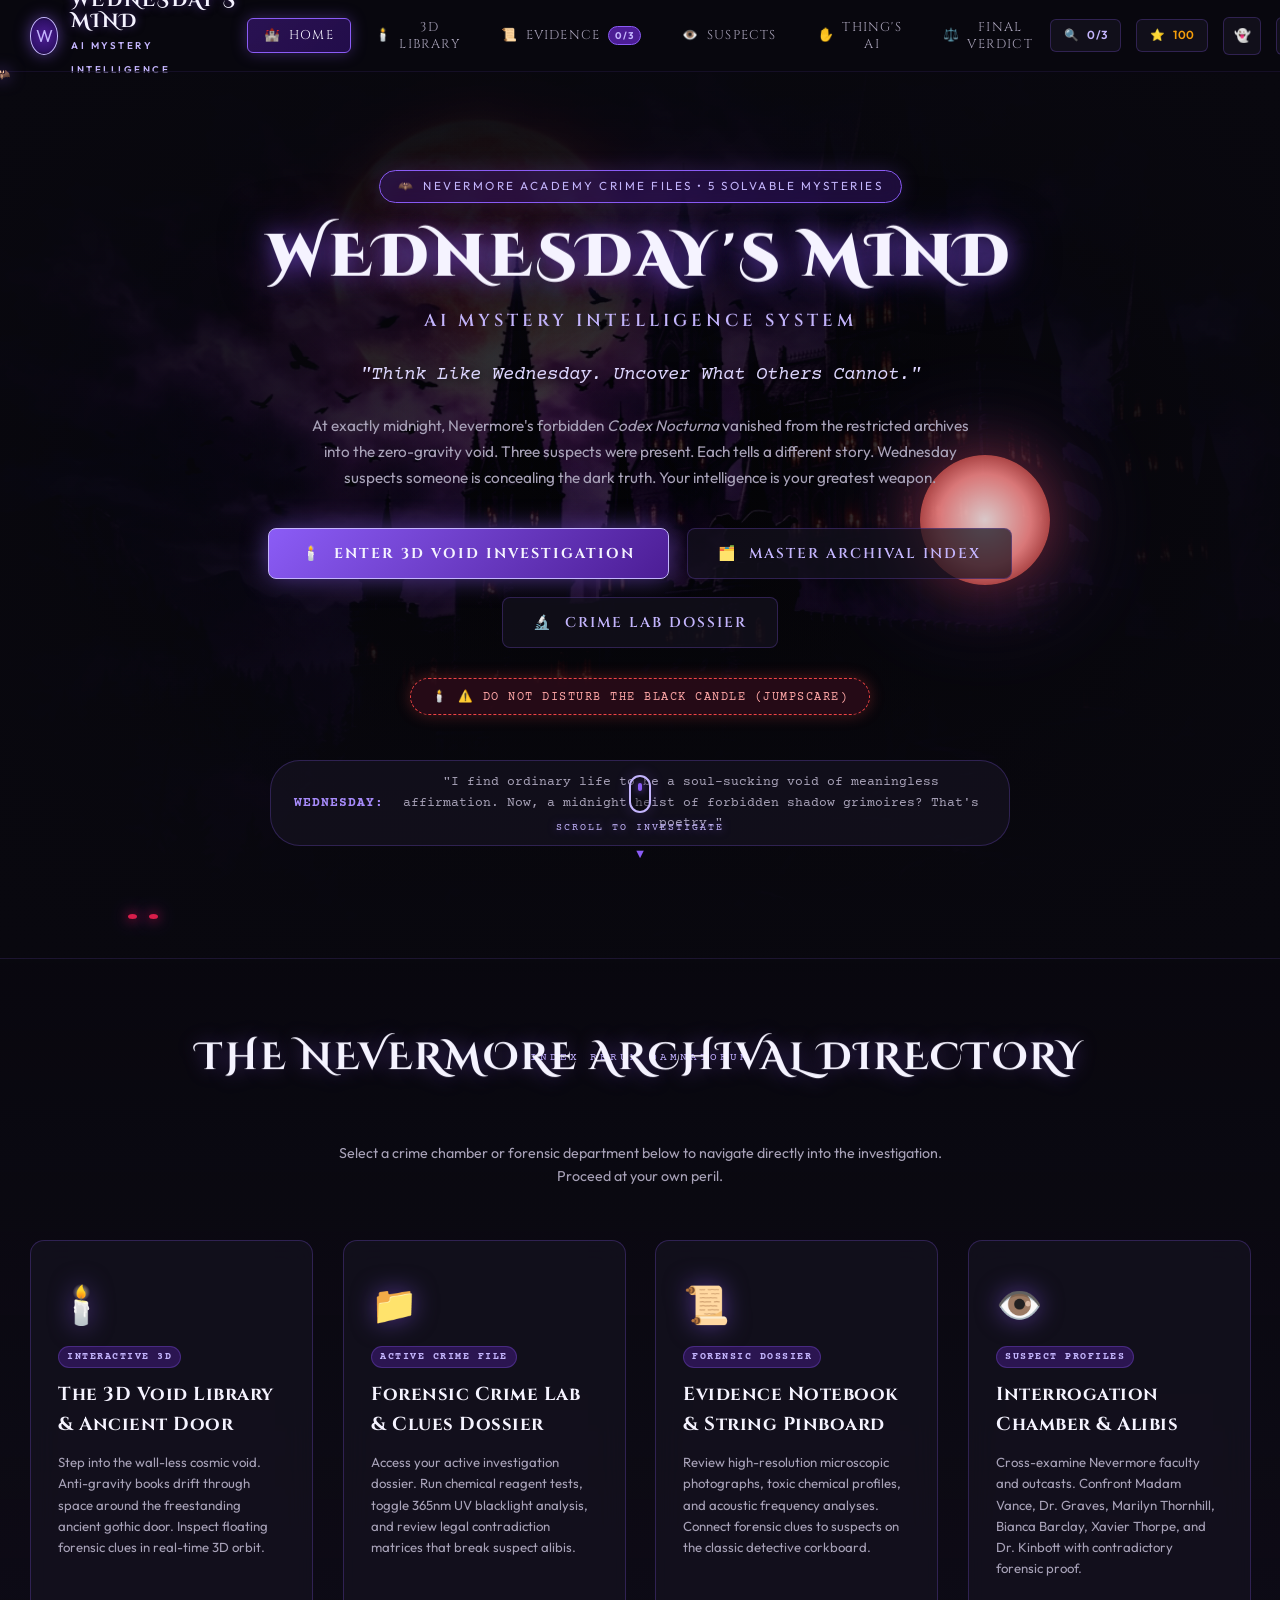
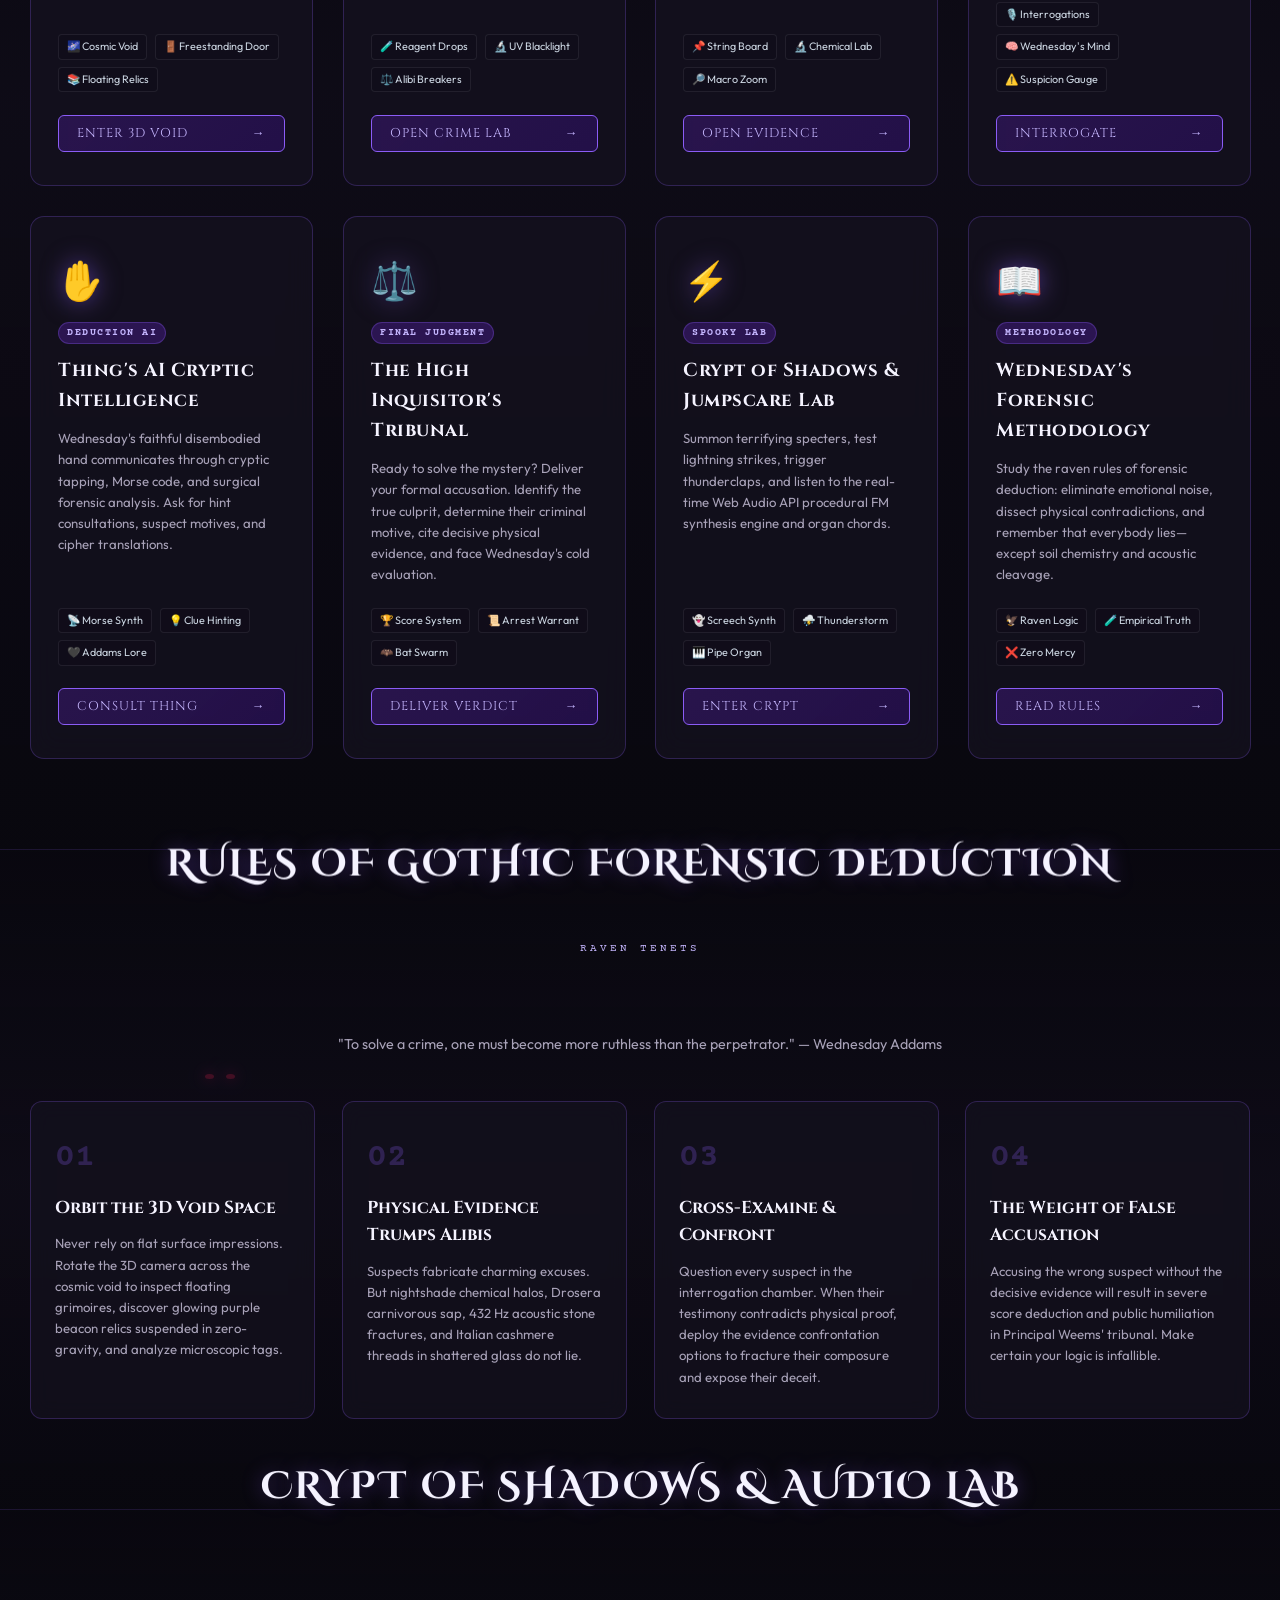
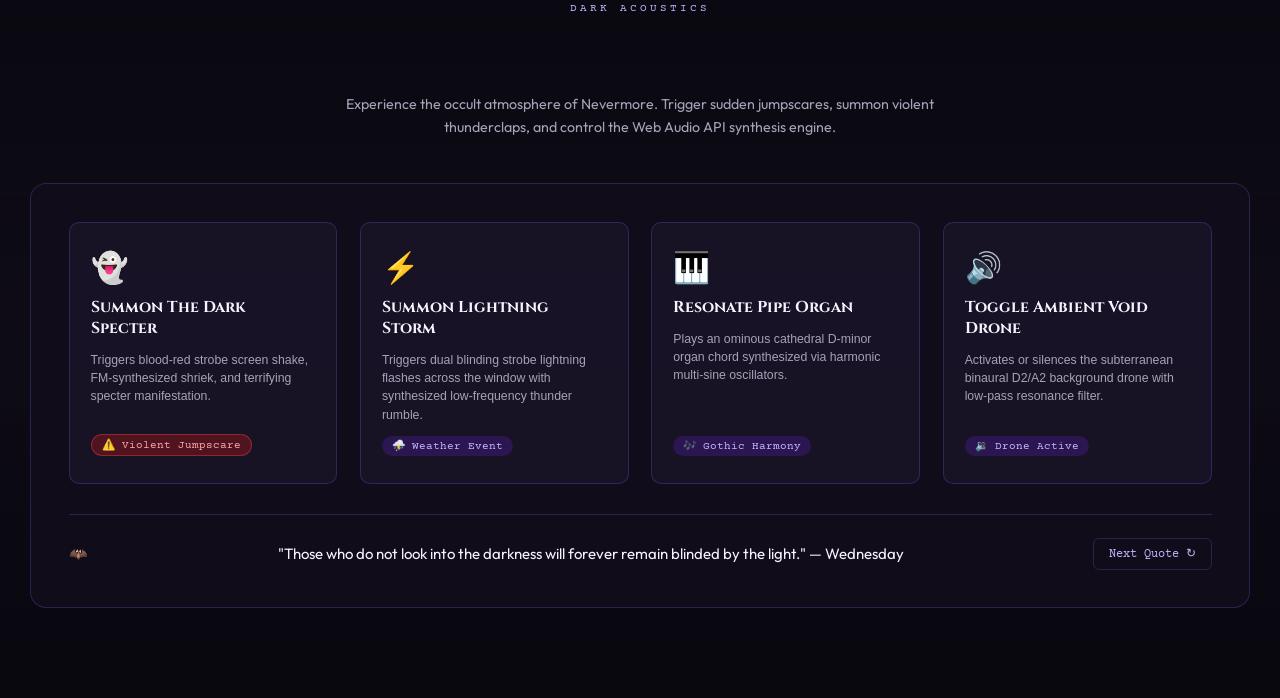
==== commit b92e0fa0: "Configure Vercel deployment, 5 unique cases, and suspect artwork" ====
--- a/WEDNESDAYS-MIND/index.html
+++ b/WEDNESDAYS-MIND/index.html
@@ -157,17 +157,8 @@
             <div class="landing-subtitle parallax-text reveal-on-scroll delay-2">AI MYSTERY INTELLIGENCE SYSTEM</div>
             <p class="landing-tagline reveal-on-scroll delay-2">"Think Like Wednesday. Uncover What Others Cannot."</p>
 
-            <!-- 5-Case Selector Hub Pills -->
-            <div class="case-selector-bar reveal-on-scroll delay-2" style="justify-content: center; margin: 0.5rem 0;" id="landing-case-pills">
-              <div class="case-pill active" data-case="CASE_001"><span>CASE 001: Midnight Disappearance</span> <span class="case-status-badge">ACTIVE</span></div>
-              <div class="case-pill" data-case="CASE_002"><span>CASE 002: Bell Tower Poisoning</span> <span class="case-status-badge">UNSOLVED</span></div>
-              <div class="case-pill" data-case="CASE_003"><span>CASE 003: Gargoyle's Curse</span> <span class="case-status-badge">UNSOLVED</span></div>
-              <div class="case-pill" data-case="CASE_004"><span>CASE 004: Phantom of the Crypt</span> <span class="case-status-badge">UNSOLVED</span></div>
-              <div class="case-pill" data-case="CASE_005"><span>CASE 005: Hyde's Awakening</span> <span class="case-status-badge">UNSOLVED</span></div>
-            </div>
-
             <p class="landing-desc reveal-on-scroll delay-3" id="landing-case-desc">
-              At exactly midnight, Nevermore's forbidden <em>Codex Nocturna</em> vanished from the restricted archives. Three suspects were present. Each tells a different story. Wednesday suspects someone is concealing the dark truth. Your intelligence is your greatest weapon.
+              At exactly midnight, Nevermore's forbidden <em>Codex Nocturna</em> vanished from the restricted archives into the zero-gravity void. Three suspects were present. Each tells a different story. Wednesday suspects someone is concealing the dark truth. Your intelligence is your greatest weapon.
             </p>
 
             <div class="landing-buttons reveal-on-scroll delay-3">
@@ -177,8 +168,8 @@
               <button class="btn-secondary" id="btn-explore-index" onclick="window.WEDNESDAY_APP.scrollToIndex()">
                 <span>🗂️</span> Master Archival Index
               </button>
-              <button class="btn-secondary" id="btn-how-to-play" onclick="window.WEDNESDAY_APP.scrollToCases()">
-                <span>📖</span> 5 Case Dossiers
+              <button class="btn-secondary" id="btn-how-to-play" onclick="window.WEDNESDAY_APP.switchView('evidence')">
+                <span>🔬</span> Crime Lab Dossier
               </button>
             </div>
 
@@ -191,7 +182,7 @@
               <span id="ticker-quote">"I find ordinary life to be a soul-sucking void of meaningless affirmation. Now, a midnight heist of forbidden shadow grimoires? That's poetry."</span>
             </div>
 
-            <!-- Animated Scroll Down Indicator (FIXED: Smooth scrolls to Master Index) -->
+            <!-- Animated Scroll Down Indicator (Smooth scrolls to Master Index) -->
             <div class="scroll-indicator-container" id="landing-scroll-indicator" onclick="window.WEDNESDAY_APP.scrollDownToOverview()">
               <div class="scroll-mouse-icon">
                 <div class="scroll-mouse-wheel"></div>
@@ -228,18 +219,18 @@
                 <button class="index-card-btn"><span>Enter 3D Void</span> →</button>
               </div>
 
-              <!-- Card 2: 5 Nevermore Cases -->
-              <div class="index-card reveal-on-scroll delay-1" onclick="window.WEDNESDAY_APP.scrollToCases()">
+              <!-- Card 2: Active Investigation Dossier -->
+              <div class="index-card reveal-on-scroll delay-1" onclick="window.WEDNESDAY_APP.switchView('evidence')">
                 <div class="index-card-icon">📁</div>
-                <div class="index-card-badge">5 SOLVABLE FILES</div>
-                <h3 class="index-card-title">Nevermore Crime Dossiers (Cases 1-5)</h3>
-                <p class="index-card-desc">Five distinct mysteries spanning the Restricted Archives, North Bell Tower, Belfry Parapet, Crackstone Crypt, and Medical Dispensary. Each has 3 unique physical clues and suspect alibis.</p>
+                <div class="index-card-badge">ACTIVE CRIME FILE</div>
+                <h3 class="index-card-title">Forensic Crime Lab & Clues Dossier</h3>
+                <p class="index-card-desc">Access your active investigation dossier. Run chemical reagent tests, toggle 365nm UV blacklight analysis, and review legal contradiction matrices that break suspect alibis.</p>
                 <div class="index-card-meta">
-                  <span>⚡ 5 Storylines</span>
-                  <span>🔍 15 Forensic Clues</span>
-                  <span>⚖️ 5 Culprits</span>
-                </div>
-                <button class="index-card-btn"><span>Browse 5 Cases</span> →</button>
+                  <span>🧪 Reagent Drops</span>
+                  <span>🔬 UV Blacklight</span>
+                  <span>⚖️ Alibi Breakers</span>
+                </div>
+                <button class="index-card-btn"><span>Open Crime Lab</span> →</button>
               </div>
 
               <!-- Card 3: Evidence Dossier & Pinboard -->
@@ -330,24 +321,7 @@
         </section>
 
         <!-- ------------------------------------------------------------
-             SECTION 3: 5 SOLVABLE CASE DOSSIERS SHOWCASE
-             ------------------------------------------------------------ -->
-        <section class="landing-section-block" id="landing-case-showcase">
-          <div class="section-container">
-            <div class="section-header reveal-on-scroll">
-              <div class="section-tag">NEVERMORE CRIME REGISTER</div>
-              <h2 class="section-title parallax-text">THE 5 NEVERMORE CASE FILES</h2>
-              <p class="section-desc">Each case features unique 3D floating evidence items, specialized suspect interrogation trees, and distinct forensic contradictions.</p>
-            </div>
-
-            <div class="cases-showcase-grid" id="cases-showcase-container">
-              <!-- Dynamically populated by renderCasesShowcase() in main.js -->
-            </div>
-          </div>
-        </section>
-
-        <!-- ------------------------------------------------------------
-             SECTION 4: FORENSIC METHODOLOGY & RULES
+             SECTION 3: FORENSIC METHODOLOGY & RULES
              ------------------------------------------------------------ -->
         <section class="landing-section-block" id="landing-rules-methodology">
           <div class="section-container">
@@ -506,8 +480,25 @@
 
         <!-- Tab 1: Clue Cards Grid -->
         <div id="evidence-tab-clues">
+          <!-- Interactive Forensic Crime Lab Workbench Header -->
+          <div class="forensic-lab-header">
+            <div class="lab-status-block">
+              <div class="lab-flask-icon">🧪</div>
+              <div class="lab-title-text">
+                <h4>NEVERMORE FORENSIC CRIME LABORATORY</h4>
+                <p>Advanced Spectrometry • Chemical Reagent Testing • 365nm UV Blacklight Scanner</p>
+              </div>
+            </div>
+            <div class="lab-filter-pills">
+              <button class="lab-filter-btn active" data-filter="all" onclick="window.WEDNESDAY_APP.filterClues('all')">All Relics</button>
+              <button class="lab-filter-btn" data-filter="chemical" onclick="window.WEDNESDAY_APP.filterClues('chemical')">Chemical / Toxin</button>
+              <button class="lab-filter-btn" data-filter="physical" onclick="window.WEDNESDAY_APP.filterClues('physical')">Physical Evidence</button>
+              <button class="lab-filter-btn" data-filter="document" onclick="window.WEDNESDAY_APP.filterClues('document')">Documentary</button>
+            </div>
+          </div>
+
           <div class="clues-grid" id="clues-cards-grid">
-            <!-- Dynamically populated by main.js -->
+            <!-- Dynamically populated by main.js with interactive workbench tools -->
           </div>
 
           <!-- User Notes Pad -->
@@ -571,50 +562,7 @@
         <div class="suspects-wrapper">
           <!-- Left Nav Cards -->
           <div class="suspects-nav-list">
-            <!-- Librarian Card -->
-            <div class="suspect-nav-card active" data-suspect="librarian">
-              <img src="assets/images/suspect_librarian.jpg" alt="Madam Vance" class="nav-card-portrait">
-              <div class="nav-card-info">
-                <h4>Madam Thalia Vance</h4>
-                <span class="suspect-role">Chief Archivist</span>
-                <div class="nav-card-suspicion">
-                  <div class="suspicion-bar-mini">
-                    <div class="suspicion-fill-mini" style="width: 40%;"></div>
-                  </div>
-                  <span class="suspicion-percent-mini">40%</span>
-                </div>
-              </div>
-            </div>
-
-            <!-- Student Card -->
-            <div class="suspect-nav-card" data-suspect="student">
-              <img src="assets/images/suspect_student.jpg" alt="Julian Crane" class="nav-card-portrait">
-              <div class="nav-card-info">
-                <h4>Julian Crane</h4>
-                <span class="suspect-role">Nocturnal Student</span>
-                <div class="nav-card-suspicion">
-                  <div class="suspicion-bar-mini">
-                    <div class="suspicion-fill-mini" style="width: 65%;"></div>
-                  </div>
-                  <span class="suspicion-percent-mini">65%</span>
-                </div>
-              </div>
-            </div>
-
-            <!-- Professor Card -->
-            <div class="suspect-nav-card" data-suspect="professor">
-              <img src="assets/images/suspect_professor.jpg" alt="Dr. Arthur Graves" class="nav-card-portrait">
-              <div class="nav-card-info">
-                <h4>Dr. Arthur Graves</h4>
-                <span class="suspect-role">Professor of Alchemy</span>
-                <div class="nav-card-suspicion">
-                  <div class="suspicion-bar-mini">
-                    <div class="suspicion-fill-mini" style="width: 45%;"></div>
-                  </div>
-                  <span class="suspicion-percent-mini">45%</span>
-                </div>
-              </div>
-            </div>
+            <!-- Dynamically populated by renderSuspectView() for active case suspects -->
           </div>
 
           <!-- Active Interrogation Chamber Panel -->
@@ -1004,6 +952,18 @@
   <!-- Lightning Flash Overlay -->
   <div class="lightning-flash" id="lightning-flash"></div>
 
+  <!-- Security Lockout Modal for Locked Cases -->
+  <div class="lockout-modal-overlay" id="lockout-modal-overlay">
+    <div class="lockout-card">
+      <div class="lockout-icon">🔒</div>
+      <h3 id="lockout-modal-title">CLASSIFIED TRIBUNAL FILE</h3>
+      <p id="lockout-modal-desc">This case file is under Nevermore High Inquisitor seal. You must formally solve the prior case at the Tribunal before unlocking this record.</p>
+      <button class="btn-lockout-dismiss" onclick="document.getElementById('lockout-modal-overlay').classList.remove('active')">
+        <span>🗝️</span> Acknowledge & Return
+      </button>
+    </div>
+  </div>
+
   <!-- Vendor Scripts (Local Three.js & OrbitControls with CDN fallback) -->
   <script src="assets/vendor/three.min.js"></script>
   <script src="assets/vendor/OrbitControls.js"></script>
--- a/WEDNESDAYS-MIND/style.css
+++ b/WEDNESDAYS-MIND/style.css
@@ -3414,3 +3414,327 @@
   box-shadow: var(--shadow-glass);
 }
 
+/* Locked Case Styling */
+.case-pill.locked {
+  opacity: 0.55;
+  cursor: not-allowed;
+  border-color: rgba(239, 68, 68, 0.3);
+  background: rgba(15, 10, 18, 0.6);
+}
+
+.case-pill.locked:hover {
+  border-color: #ef4444;
+  background: rgba(239, 68, 68, 0.1);
+  color: #fca5a5;
+}
+
+.case-pill.locked .case-status-badge {
+  background: rgba(239, 68, 68, 0.25);
+  color: #ef4444;
+  border: 1px solid rgba(239, 68, 68, 0.4);
+}
+
+/* ==========================================================================
+   FORENSIC LAB & INTERACTIVE CRIME DOSSIER WORKBENCH
+   ========================================================================== */
+.forensic-lab-header {
+  background: rgba(18, 14, 28, 0.85);
+  border: 1px solid var(--border-glass);
+  border-radius: 12px;
+  padding: 1.2rem 1.6rem;
+  margin-bottom: 2rem;
+  display: flex;
+  align-items: center;
+  justify-content: space-between;
+  gap: 1.5rem;
+  flex-wrap: wrap;
+  box-shadow: 0 4px 20px rgba(0, 0, 0, 0.4);
+}
+
+.lab-status-block {
+  display: flex;
+  align-items: center;
+  gap: 1rem;
+}
+
+.lab-flask-icon {
+  font-size: 2rem;
+  filter: drop-shadow(0 0 10px var(--purple-glow));
+  animation: flask-bubble 2.5s infinite ease-in-out;
+}
+
+@keyframes flask-bubble {
+  0%, 100% { transform: translateY(0) rotate(0deg); }
+  50% { transform: translateY(-4px) rotate(4deg); }
+}
+
+.lab-title-text h4 {
+  font-family: var(--font-serif-display);
+  font-size: 1.15rem;
+  color: var(--text-white);
+  letter-spacing: 1px;
+}
+
+.lab-title-text p {
+  font-family: var(--font-mono);
+  font-size: 0.76rem;
+  color: var(--accent-lavender);
+}
+
+.lab-filter-pills {
+  display: flex;
+  gap: 0.5rem;
+  flex-wrap: wrap;
+}
+
+.lab-filter-btn {
+  background: rgba(139, 92, 246, 0.1);
+  border: 1px solid var(--border-glass);
+  color: var(--text-muted);
+  font-family: var(--font-mono);
+  font-size: 0.75rem;
+  padding: 0.4rem 0.85rem;
+  border-radius: 6px;
+  cursor: pointer;
+  transition: var(--transition-smooth);
+}
+
+.lab-filter-btn:hover, .lab-filter-btn.active {
+  background: var(--purple-primary);
+  color: #fff;
+  border-color: var(--accent-lavender);
+}
+
+/* Clue Card Interactive Workbench */
+.clue-card {
+  position: relative;
+  background: rgba(16, 12, 24, 0.95);
+  border: 1px solid var(--border-glass);
+  border-radius: 12px;
+  overflow: hidden;
+  transition: var(--transition-smooth);
+  display: flex;
+  flex-direction: column;
+}
+
+.clue-card:hover {
+  border-color: var(--purple-primary);
+  box-shadow: 0 8px 30px rgba(139, 92, 246, 0.25);
+}
+
+/* UV Blacklight Mode Filter */
+.clue-card.uv-mode .clue-card-img {
+  filter: invert(0.9) hue-rotate(190deg) contrast(1.4) drop-shadow(0 0 20px #8b5cf6) !important;
+  transition: filter 0.4s ease;
+}
+
+.clue-uv-scanner-overlay {
+  display: none;
+  background: linear-gradient(135deg, rgba(88, 28, 135, 0.92), rgba(30, 10, 60, 0.96));
+  border: 1px solid #c084fc;
+  border-radius: 8px;
+  padding: 0.85rem 1rem;
+  margin-top: 0.75rem;
+  animation: uvGlowPulse 2s infinite alternate;
+}
+
+.clue-card.uv-mode .clue-uv-scanner-overlay {
+  display: block;
+}
+
+@keyframes uvGlowPulse {
+  0% { box-shadow: 0 0 10px rgba(192, 132, 252, 0.3); }
+  100% { box-shadow: 0 0 25px rgba(192, 132, 252, 0.7); }
+}
+
+.uv-badge-header {
+  display: flex;
+  align-items: center;
+  justify-content: space-between;
+  font-family: var(--font-mono);
+  font-size: 0.74rem;
+  color: #f3e8ff;
+  font-weight: 700;
+  margin-bottom: 0.4rem;
+  text-transform: uppercase;
+  letter-spacing: 1px;
+}
+
+.uv-revelation-text {
+  font-family: var(--font-mono);
+  font-size: 0.8rem;
+  color: #e9d5ff;
+  line-height: 1.45;
+}
+
+/* Chemical Reagent Drop Test Result Panel */
+.clue-reagent-panel {
+  display: none;
+  background: rgba(10, 8, 16, 0.9);
+  border: 1px solid var(--accent-emerald);
+  border-radius: 8px;
+  padding: 0.85rem 1rem;
+  margin-top: 0.75rem;
+  animation: fadeInModal 0.3s ease;
+}
+
+.clue-card.reagent-active .clue-reagent-panel {
+  display: block;
+}
+
+.reagent-header {
+  display: flex;
+  align-items: center;
+  justify-content: space-between;
+  font-family: var(--font-mono);
+  font-size: 0.74rem;
+  color: #a7f3d0;
+  font-weight: 700;
+  margin-bottom: 0.4rem;
+  letter-spacing: 1px;
+}
+
+.reagent-reaction-text {
+  font-family: var(--font-mono);
+  font-size: 0.78rem;
+  color: #d1fae5;
+  line-height: 1.4;
+}
+
+/* Alibi Contradiction Box */
+.clue-contradiction-box {
+  background: rgba(220, 38, 38, 0.08);
+  border-left: 3px solid #ef4444;
+  border-radius: 0 6px 6px 0;
+  padding: 0.75rem 0.9rem;
+  margin: 0.75rem 0;
+}
+
+.contradiction-header {
+  font-family: var(--font-mono);
+  font-size: 0.72rem;
+  font-weight: 700;
+  color: #fca5a5;
+  letter-spacing: 1px;
+  text-transform: uppercase;
+  margin-bottom: 0.3rem;
+  display: flex;
+  align-items: center;
+  gap: 0.4rem;
+}
+
+.contradiction-body {
+  font-size: 0.82rem;
+  color: #fee2e2;
+  line-height: 1.45;
+}
+
+/* Clue Card Action Buttons Grid */
+.clue-tools-grid {
+  display: grid;
+  grid-template-columns: repeat(2, 1fr);
+  gap: 0.5rem;
+  margin-top: 0.9rem;
+  padding-top: 0.8rem;
+  border-top: 1px solid rgba(255, 255, 255, 0.07);
+}
+
+.btn-tool-action {
+  background: rgba(26, 21, 38, 0.85);
+  border: 1px solid var(--border-glass);
+  color: var(--text-white);
+  font-family: var(--font-mono);
+  font-size: 0.72rem;
+  padding: 0.55rem 0.65rem;
+  border-radius: 6px;
+  cursor: pointer;
+  transition: var(--transition-smooth);
+  display: flex;
+  align-items: center;
+  justify-content: center;
+  gap: 0.4rem;
+  text-align: center;
+}
+
+.btn-tool-action:hover {
+  background: rgba(139, 92, 246, 0.25);
+  border-color: var(--accent-lavender);
+  color: #fff;
+  transform: translateY(-1px);
+}
+
+.btn-tool-action.active-tool {
+  background: var(--purple-primary);
+  border-color: #c084fc;
+  box-shadow: 0 0 12px var(--purple-glow);
+  color: #fff;
+}
+
+/* Security Lockout Modal Overlay */
+.lockout-modal-overlay {
+  position: fixed;
+  inset: 0;
+  background: rgba(3, 2, 8, 0.92);
+  backdrop-filter: blur(12px);
+  z-index: 10000;
+  display: none;
+  align-items: center;
+  justify-content: center;
+  padding: 1.5rem;
+}
+
+.lockout-modal-overlay.active {
+  display: flex;
+  animation: fadeInModal 0.3s ease;
+}
+
+.lockout-card {
+  max-width: 500px;
+  width: 100%;
+  background: rgba(18, 12, 24, 0.98);
+  border: 2px solid #ef4444;
+  border-radius: 12px;
+  padding: 2.2rem;
+  text-align: center;
+  box-shadow: 0 0 50px rgba(239, 68, 68, 0.4);
+}
+
+.lockout-icon {
+  font-size: 3.5rem;
+  margin-bottom: 1rem;
+  filter: drop-shadow(0 0 15px rgba(239, 68, 68, 0.7));
+}
+
+.lockout-card h3 {
+  font-family: var(--font-serif-display);
+  font-size: 1.5rem;
+  color: #f87171;
+  letter-spacing: 1px;
+  margin-bottom: 0.8rem;
+}
+
+.lockout-card p {
+  color: #cbd5e1;
+  font-size: 0.95rem;
+  line-height: 1.6;
+  margin-bottom: 1.8rem;
+}
+
+.btn-lockout-dismiss {
+  background: #ef4444;
+  color: #fff;
+  border: none;
+  font-family: var(--font-serif);
+  font-size: 0.9rem;
+  font-weight: 600;
+  padding: 0.75rem 2rem;
+  border-radius: 6px;
+  cursor: pointer;
+  transition: var(--transition-smooth);
+}
+
+.btn-lockout-dismiss:hover {
+  background: #dc2626;
+  box-shadow: 0 0 20px rgba(239, 68, 68, 0.6);
+}
+
